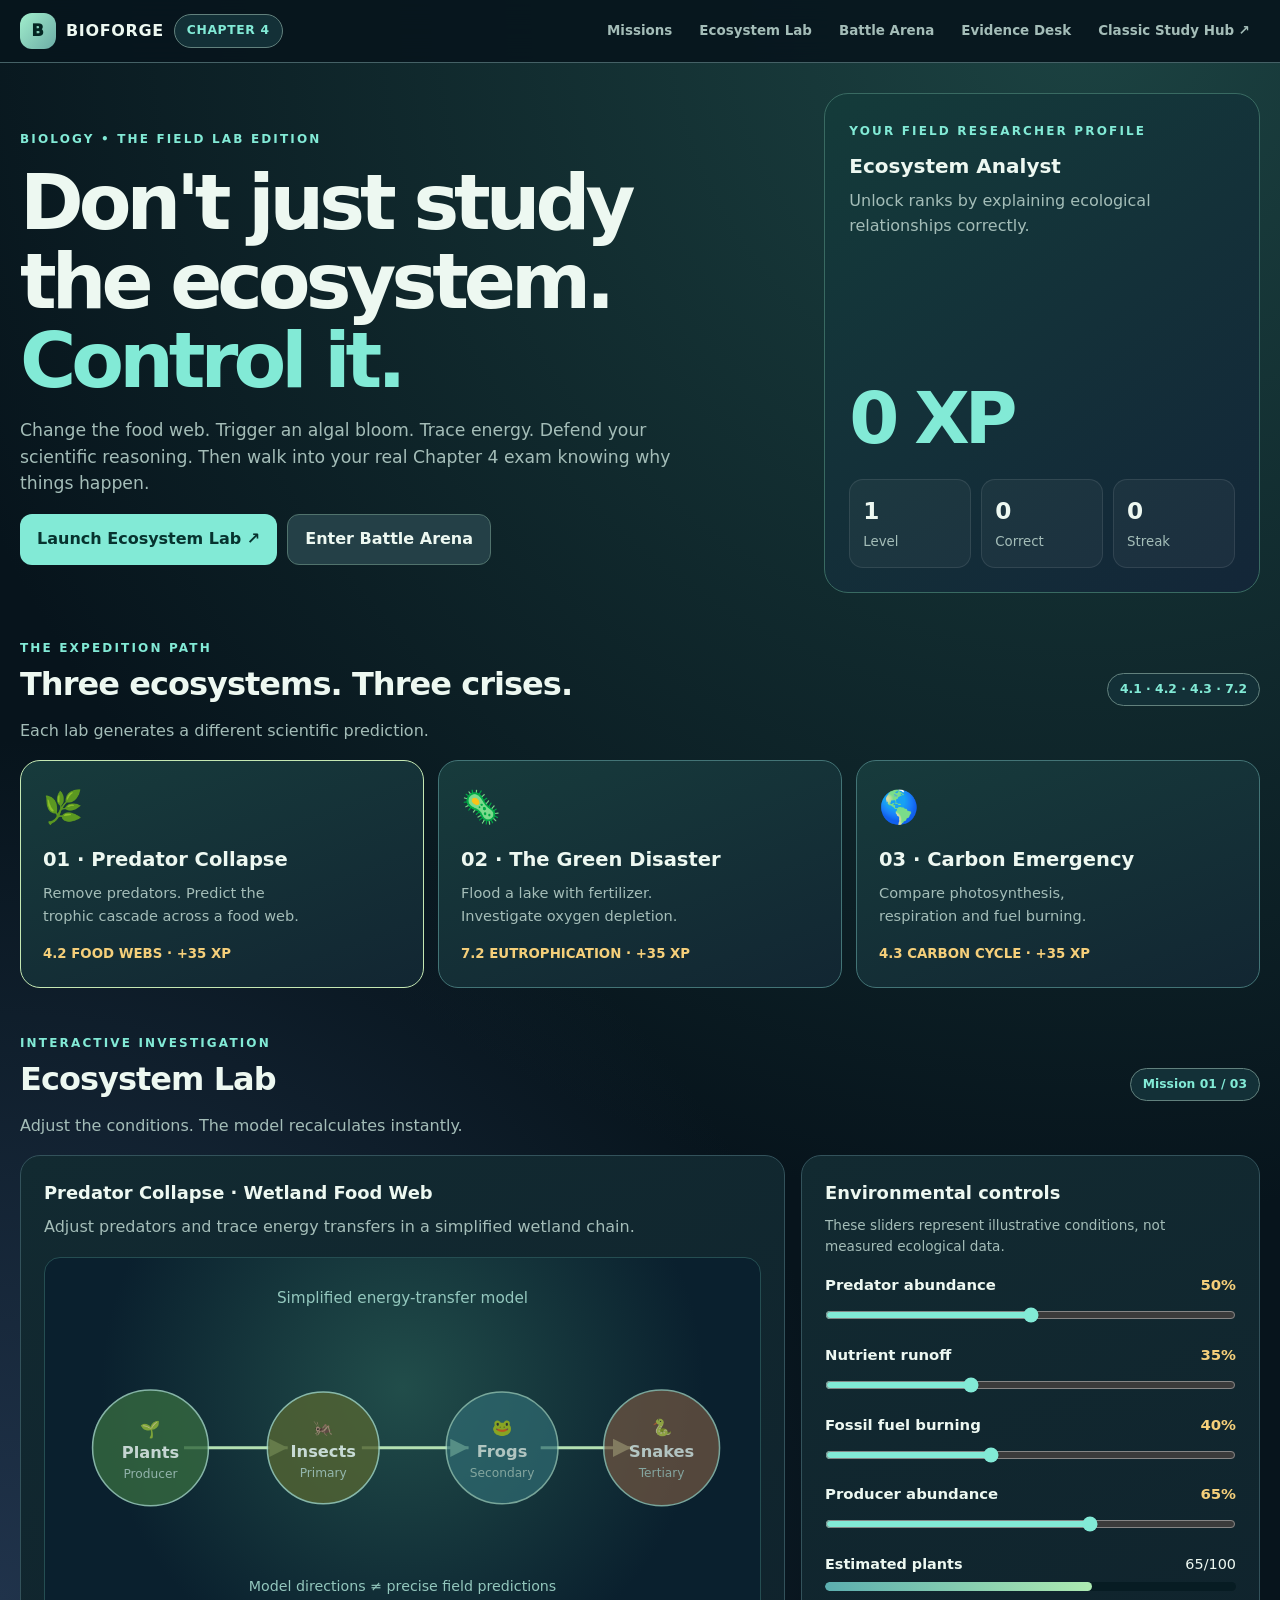
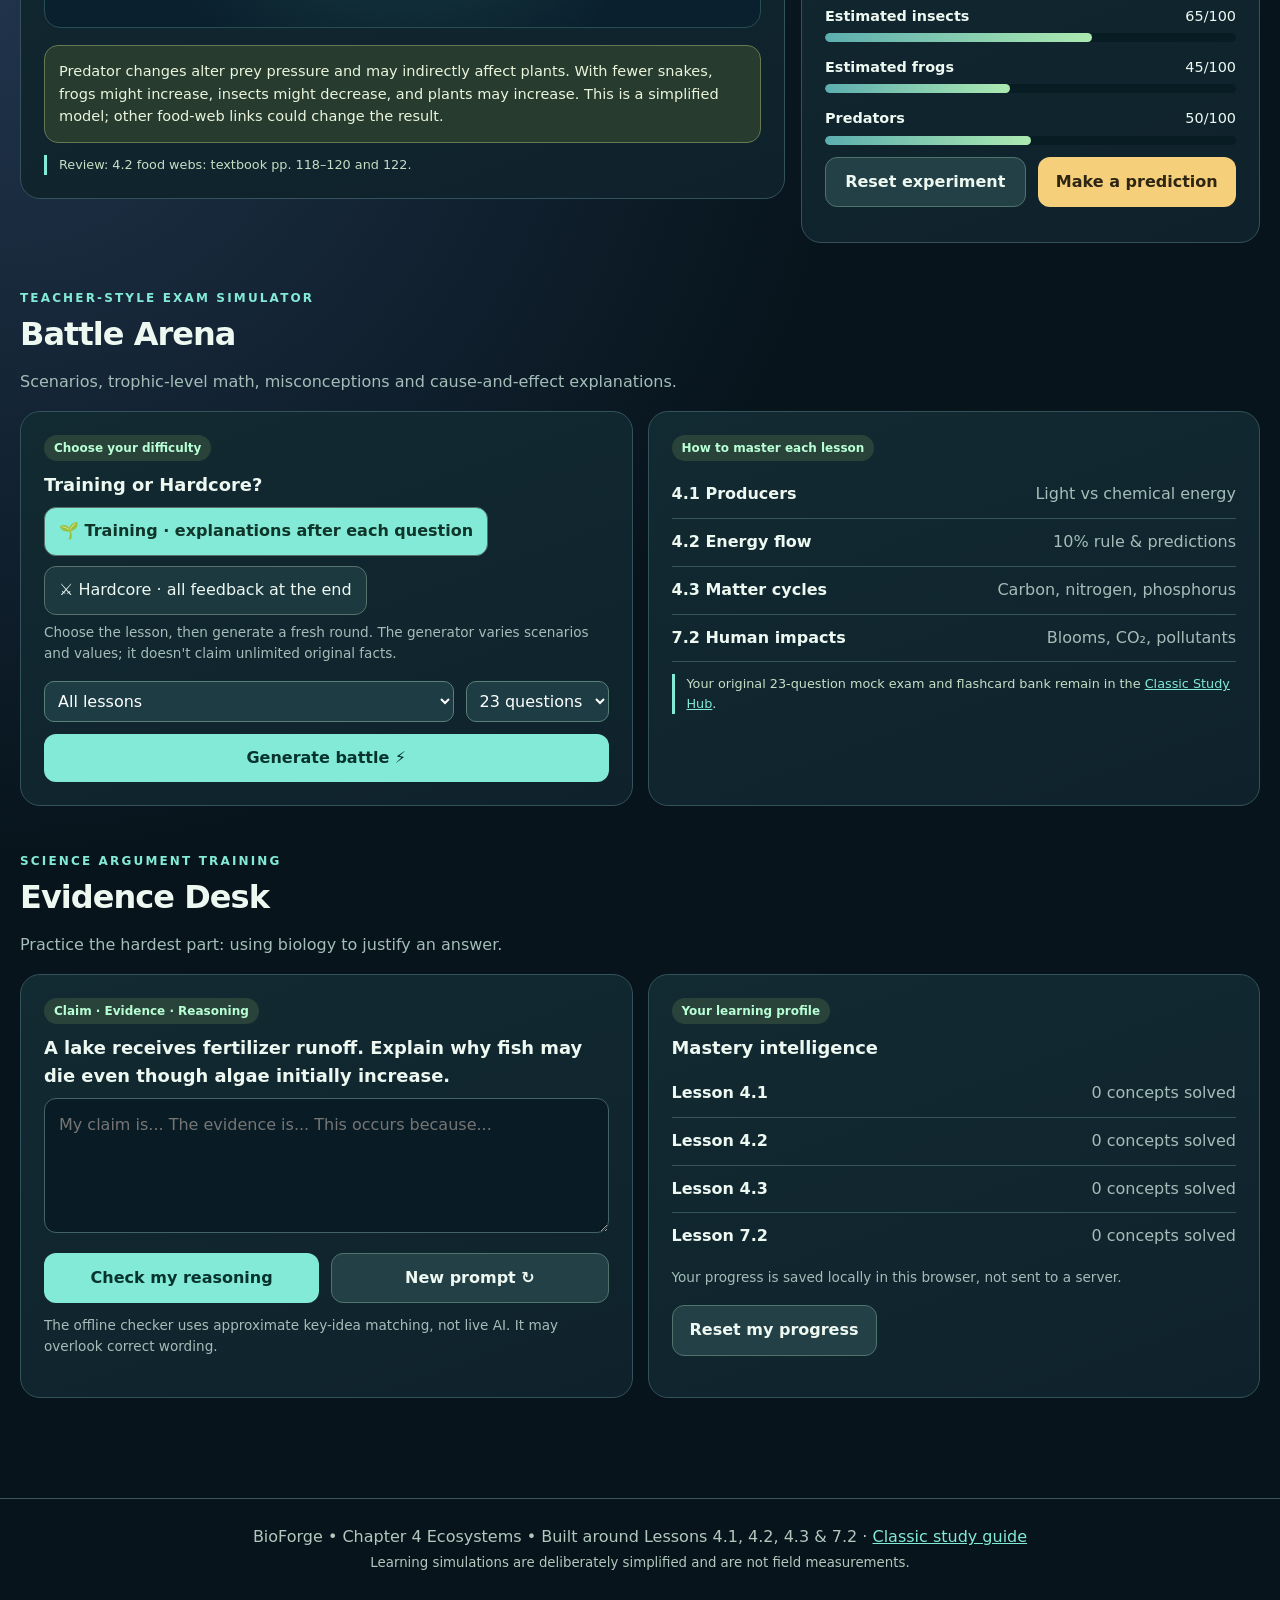
==== bioforge.html @ 6850fd74 "Launch original BioForge ecosystem laboratory and exam arena" ====
<!DOCTYPE html>
<html lang="en"><head><meta charset="utf-8"><meta name="viewport" content="width=device-width,initial-scale=1">
<meta name="theme-color" content="#08141e"><title>BioForge — Chapter 4 Ecosystem Command Center</title>
<style>
:root{--bg:#07141c;--surface:#10242c;--surface2:#16313a;--stroke:#30505a;--ink:#edf8f1;--muted:#a4bdb8;--aqua:#82ead6;--gold:#f5cf7a;--coral:#ff9f88;--success:#9ce7a0}
*{box-sizing:border-box}html{scroll-behavior:smooth}body{margin:0;background:radial-gradient(circle at 85% 0%,#1c4342 0,transparent 36%),radial-gradient(circle at 0% 50%,#20334b 0,transparent 42%),var(--bg);color:var(--ink);font:16px/1.55 system-ui,-apple-system,Segoe UI,sans-serif}a{color:var(--aqua)}button,select,input,textarea{font:inherit}button{cursor:pointer}button:focus-visible,select:focus-visible,input:focus-visible{outline:3px solid var(--gold);outline-offset:3px}header{position:sticky;top:0;z-index:20;background:#07151de9;backdrop-filter:blur(20px);border-bottom:1px solid #456166}header .bar{max-width:1280px;margin:auto;padding:13px 20px;display:flex;align-items:center;justify-content:space-between;gap:16px;flex-wrap:wrap}.brand{display:flex;align-items:center;gap:10px;text-decoration:none;color:var(--ink);font-weight:900;letter-spacing:.04em}.logo{display:grid;place-items:center;background:linear-gradient(130deg,#a1eecc,#6caca6);color:#042522;width:36px;height:36px;border-radius:12px;font-weight:1000}.pill{font-size:.77rem;border:1px solid #62817d;background:#133037;border-radius:50px;padding:6px 12px;color:var(--aqua);font-weight:750}.bar nav{display:flex;align-items:center;gap:7px;flex-wrap:wrap}.bar nav a{text-decoration:none;color:var(--muted);font-size:.84rem;font-weight:700;padding:7px 10px;border-radius:10px}.bar nav a:hover{background:#20383d;color:white}.container{max-width:1280px;margin:auto;padding:30px 20px 100px}.hero{display:grid;grid-template-columns:1.35fr .75fr;gap:20px;align-items:stretch}.eyebrow{font-size:.75rem;letter-spacing:.18em;text-transform:uppercase;color:var(--aqua);font-weight:900}h1{font-size:clamp(2.5rem,6vw,5.25rem);line-height:1.03;letter-spacing:-.065em;margin:14px 0 17px}h1 span{color:var(--aqua)}h2{font-size:clamp(1.45rem,2.9vw,2rem);letter-spacing:-.03em;margin:0 0 10px}h3{font-size:1.12rem;margin:0 0 8px}p{color:var(--muted);margin:7px 0 17px}.intro{max-width:680px;font-size:1.08rem}.hero-main{padding:37px 8px 28px 0}.hero-side{border-radius:24px;background:linear-gradient(145deg,#143b3a,#132638);border:1px solid #396a62;padding:24px;display:flex;flex-direction:column;justify-content:space-between;min-height:330px}.big-number{font-size:4.5rem;line-height:1;font-weight:900;color:var(--aqua);letter-spacing:-.07em}.stats{display:grid;grid-template-columns:repeat(3,1fr);gap:10px;margin-top:25px}.stat{background:#ffffff0a;border:1px solid #ffffff18;border-radius:14px;padding:13px}.stat b{display:block;font-size:1.45rem;color:var(--ink)}.stat small{color:var(--muted)}.actions{display:flex;gap:10px;flex-wrap:wrap}.btn{display:inline-flex;align-items:center;justify-content:center;gap:8px;border:0;border-radius:12px;background:var(--aqua);color:#07332f;font-weight:850;padding:12px 17px;text-decoration:none;min-height:43px}.btn:hover{filter:brightness(1.08)}.btn.ghost{background:#244047;color:var(--ink);border:1px solid #51736d}.btn.gold{background:var(--gold);color:#2e2512}.btn:disabled{opacity:.6;cursor:not-allowed}.card{background:linear-gradient(160deg,#122a31,#0f222c);border:1px solid #33525b;border-radius:20px;padding:23px}.section-title{display:flex;align-items:center;justify-content:space-between;gap:12px;margin:42px 0 16px}.section-title p{margin:0}.mission-grid{display:grid;grid-template-columns:repeat(3,minmax(0,1fr));gap:14px}.mission{position:relative;overflow:hidden;min-height:185px;text-align:left;color:var(--ink);background:linear-gradient(160deg,#173b3c,#122632);border:1px solid #437476;border-radius:20px;padding:22px;transition:transform .2s,border-color .2s}.mission:hover{transform:translateY(-3px);border-color:var(--aqua)}.mission .icon{font-size:2rem}.mission h3{margin:12px 0 4px;font-size:1.22rem}.mission p{font-size:.91rem;max-width:260px}.mission small{display:block;color:var(--gold);font-weight:800;margin-top:12px}.lab-layout{display:grid;grid-template-columns:1.25fr .75fr;gap:16px;align-items:start}.lab-visual{border-radius:16px;padding:12px;background:radial-gradient(circle at 50% 35%,#214d4a,#0a202e 70%);border:1px solid #254e52}.lab-visual svg{width:100%;height:auto;display:block}.diagram-node{transition:opacity .3s}.diagram-node circle{stroke:#a2d5c2;stroke-width:1.5}.diagram-node text{fill:#f0fff7;font-weight:800;font-size:16px;text-anchor:middle}.diagram-node .sub{fill:#b1d4c7;font-size:12px;font-weight:500}.arrow{fill:none;stroke:#b3e0b2;stroke-width:3;marker-end:url(#arrow)}.lab-control{margin:13px 0}.lab-control label{display:flex;justify-content:space-between;font-size:.93rem;font-weight:750}.lab-control output{color:var(--gold)}input[type=range]{width:100%;accent-color:var(--aqua);margin:10px 0 0}.meters{display:grid;gap:14px}.meter .top{display:flex;justify-content:space-between;font-size:.9rem;margin-bottom:6px}.track{height:9px;background:#071c23;border-radius:30px;overflow:hidden}.track>div{height:100%;border-radius:30px;background:linear-gradient(90deg,#53b7ad,#a4e8a6);width:50%;transition:width .3s}.insight{border:1px solid #667953;background:#273b2f;border-radius:14px;padding:14px;color:#eaf5dc;font-size:.91rem;margin-top:17px}.note{font-size:.82rem;color:var(--muted)}.reviewref{font-size:.8rem;color:#c4dfc5;border-left:3px solid var(--aqua);padding-left:12px;margin-top:12px}.quest-row{display:flex;gap:12px;flex-wrap:wrap;margin:12px 0}.quest-row button{flex:1;min-width:180px}.challenge{margin-top:14px;background:#071d26;border:1px solid #2d5762;border-radius:15px;padding:18px}.challenge button.choice{display:block;width:100%;text-align:left;margin:8px 0;padding:11px 14px;color:var(--ink);background:#16343d;border:1px solid #3d6970;border-radius:12px}.challenge button.choice.good{background:#174f3b;border-color:#91eab6}.challenge button.choice.bad{background:#63363a;border-color:#ff9f95}.challenge button.choice:disabled{cursor:default;opacity:.9}.feedback{margin:13px 0;background:#193b40;border:1px solid #5a8981;border-radius:13px;padding:13px}.progress-wrap{height:7px;border-radius:50px;background:#25424c;overflow:hidden;margin:12px 0}.progress-wrap div{height:100%;width:0;background:var(--aqua);transition:width .25s}.grid-2{display:grid;grid-template-columns:1fr 1fr;gap:15px}.quest-status{color:var(--gold);font-weight:750;font-size:.86rem}.mode-options{display:flex;gap:10px;flex-wrap:wrap}.mode-options button{padding:11px 14px;border:1px solid #59716c;border-radius:12px;background:#1c3940;color:var(--ink)}.mode-options button.active{background:var(--aqua);color:#10352a;font-weight:850}.info-row{display:flex;justify-content:space-between;gap:12px;border-bottom:1px solid #35545b;padding:11px 0}.info-row:last-child{border:0}.info-row b{color:var(--ink)}.info-row span{color:var(--muted)}.tag{display:inline-block;padding:4px 10px;border-radius:30px;background:#29433a;color:#b8ffd6;font-weight:750;font-size:.75rem;margin-bottom:10px}.title-gradient{background:linear-gradient(115deg,#eafce5,#7de5d3);background-clip:text;color:transparent}.hide{display:none!important}textarea{width:100%;background:#091c25;border:1px solid #446369;border-radius:12px;padding:14px;color:white;min-height:135px;resize:vertical}.small{font-size:.85rem}.score{font-size:3rem;font-weight:900;color:var(--aqua)}footer{border-top:1px solid #3b555a;padding:26px 20px;color:#b3c8bd;text-align:center}.card ul{padding-left:20px}.card li{margin:9px 0;color:var(--muted)}@media(max-width:860px){.hero,.lab-layout,.grid-2{grid-template-columns:1fr}.mission-grid{grid-template-columns:1fr 1fr}.hero-main{padding:20px 0 0}.hero-side{min-height:230px}.bar{justify-content:center}.bar nav{justify-content:center}}@media(max-width:560px){.mission-grid{grid-template-columns:1fr}.container{padding:16px 14px 80px}.hero-side{padding:17px}.card{padding:16px}.stats{gap:6px}.stat{padding:10px}.stat b{font-size:1.1rem}.section-title{align-items:flex-start;flex-direction:column}.big-number{font-size:3.6rem}}
</style></head><body>
<header><div class="bar"><a class="brand" href="./"><span class="logo">B</span> BIOFORGE <span class="pill">CHAPTER 4</span></a><nav><a href="#missions">Missions</a><a href="#lab">Ecosystem Lab</a><a href="#arena">Battle Arena</a><a href="#evidence">Evidence Desk</a><a href="./">Classic Study Hub ↗</a></nav></div></header>
<main class="container">
<div class="hero"><div class="hero-main"><div class="eyebrow">Biology • The field lab edition</div><h1>Don't just study<br>the ecosystem.<br><span>Control it.</span></h1><p class="intro">Change the food web. Trigger an algal bloom. Trace energy. Defend your scientific reasoning. Then walk into your real Chapter 4 exam knowing why things happen.</p><div class="actions"><a class="btn" href="#lab">Launch Ecosystem Lab ↗</a><a class="btn ghost" href="#arena">Enter Battle Arena</a></div></div>
<aside class="hero-side"><div><span class="eyebrow">Your field researcher profile</span><div style="font-size:1.25rem;font-weight:850;margin-top:8px">Ecosystem Analyst</div><p>Unlock ranks by explaining ecological relationships correctly.</p></div><div><div class="big-number" id="xp">0 XP</div><div class="stats"><div class="stat"><b id="rank">1</b><small>Level</small></div><div class="stat"><b id="wins">0</b><small>Correct</small></div><div class="stat"><b id="streak">0</b><small>Streak</small></div></div></div></aside></div>
<section id="missions"><div class="section-title"><div><span class="eyebrow">The expedition path</span><h2>Three ecosystems. Three crises.</h2><p>Each lab generates a different scientific prediction.</p></div><span class="pill">4.1 · 4.2 · 4.3 · 7.2</span></div>
<div class="mission-grid">
<button class="mission" data-mission="0"><span class="icon">🌿</span><h3>01 · Predator Collapse</h3><p>Remove predators. Predict the trophic cascade across a food web.</p><small>4.2 FOOD WEBS · +35 XP</small></button>
<button class="mission" data-mission="1"><span class="icon">🦠</span><h3>02 · The Green Disaster</h3><p>Flood a lake with fertilizer. Investigate oxygen depletion.</p><small>7.2 EUTROPHICATION · +35 XP</small></button>
<button class="mission" data-mission="2"><span class="icon">🌎</span><h3>03 · Carbon Emergency</h3><p>Compare photosynthesis, respiration and fuel burning.</p><small>4.3 CARBON CYCLE · +35 XP</small></button>
</div></section>
<section id="lab"><div class="section-title"><div><span class="eyebrow">Interactive investigation</span><h2>Ecosystem Lab</h2><p>Adjust the conditions. The model recalculates instantly.</p></div><span class="pill" id="missionBadge">Mission 01 / 03</span></div>
<div class="lab-layout"><div class="card"><h3 id="labTitle">Predator Collapse · Wetland Food Web</h3><p id="labDesc">Adjust the predators and watch an illustrative trophic cascade. Arrows show energy transfer from food to consumer.</p>
<div class="lab-visual"><svg viewBox="0 0 680 340" role="img" aria-label="Interactive wetland food web: grass to insects to frogs to snakes, with population estimates">
<defs><marker id="arrow" markerWidth="10" markerHeight="10" refX="6" refY="3" orient="auto"><path d="M0,0 L0,6 L6,3 Z" fill="#b3e0b2"/></marker></defs>
<path class="arrow" d="M125 175 Q180 175 227 175"/><path class="arrow" d="M300 175 Q355 175 405 175"/><path class="arrow" d="M476 175 Q520 175 565 175"/>
<g class="diagram-node" id="grass"><circle cx="92" cy="175" r="57" fill="#356940"/><text x="92" y="162">🌱</text><text x="92" y="185">Plants</text><text class="sub" x="92" y="205">Producer</text></g>
<g class="diagram-node" id="insects"><circle cx="262" cy="175" r="55" fill="#536433"/><text x="262" y="160">🦗</text><text x="262" y="184">Insects</text><text class="sub" x="262" y="204">Primary</text></g>
<g class="diagram-node" id="frogs"><circle cx="438" cy="175" r="55" fill="#306c73"/><text x="438" y="160">🐸</text><text x="438" y="184">Frogs</text><text class="sub" x="438" y="204">Secondary</text></g>
<g class="diagram-node" id="snakes"><circle cx="595" cy="175" r="57" fill="#705642"/><text x="595" y="160">🐍</text><text x="595" y="184">Snakes</text><text class="sub" x="595" y="204">Tertiary</text></g>
<text x="340" y="32" fill="#93c7bd" font-size="15" text-anchor="middle">Simplified energy-transfer model</text><text x="340" y="316" fill="#93c7bd" font-size="14" text-anchor="middle">Model directions ≠ precise field predictions</text>
</svg></div><div class="insight" id="labInsight">When the top predators decrease, frogs may increase, insect populations may fall, and plants may recover. This is a simplified model of a trophic cascade.</div><div class="reviewref" id="labRef">Review: 4.2 food webs — textbook pp. 118–120 and 122.</div>
</div><div class="card"><h3>Environmental controls</h3><p class="small">These sliders represent illustrative conditions, not measured ecological data.</p>
<div class="lab-control"><label for="predators">Predator abundance <output id="predatorVal">50%</output></label><input type="range" id="predators" min="0" max="100" value="50"></div>
<div class="lab-control"><label for="fertilizer">Nutrient runoff <output id="fertVal">35%</output></label><input type="range" id="fertilizer" min="0" max="100" value="35"></div>
<div class="lab-control"><label for="burning">Fossil fuel burning <output id="burnVal">40%</output></label><input type="range" id="burning" min="0" max="100" value="40"></div>
<div class="lab-control"><label for="forest">Producer abundance <output id="forestVal">65%</output></label><input type="range" id="forest" min="0" max="100" value="65"></div>
<div class="meters" id="meters"></div>
<div class="quest-row"><button class="btn ghost" id="resetLab">Reset experiment</button><button class="btn gold" id="predict">Make a prediction</button></div>
<div class="challenge hide" id="labChallenge"><h3 id="labQuestion"></h3><div id="labChoices"></div><div id="labFeedback"></div></div>
</div></div></section>
<section id="arena"><div class="section-title"><div><span class="eyebrow">Teacher-style exam simulator</span><h2>Battle Arena</h2><p>Scenarios, trophic-level math, misconceptions and cause-and-effect explanations.</p></div></div>
<div class="grid-2"><div class="card"><span class="tag">Choose your difficulty</span><h3>Training or Hardcore?</h3><div class="mode-options"><button id="easyMode" class="active" data-mode="training">🌱 Training · explanations after each question</button><button id="hardMode" data-mode="hardcore">⚔️ Hardcore · all feedback at the end</button></div><p class="small">Choose the lesson, then generate a fresh round. The generator varies scenarios and values; it doesn't claim unlimited original facts.</p>
<div class="quest-row"><select id="arenaTopic" aria-label="Topic filter" style="flex:1;background:#1d3c43;color:white;border:1px solid #588078;border-radius:10px;padding:9px"><option value="all">All lessons</option><option value="4.1">4.1 Energy & consumers</option><option value="4.2">4.2 Food webs & pyramids</option><option value="4.3">4.3 Cycles of matter</option><option value="7.2">7.2 Human impacts</option></select><select id="arenaLength" style="background:#1d3c43;color:white;border:1px solid #588078;border-radius:10px;padding:9px"><option value="5">5 questions</option><option value="10">10 questions</option><option value="23" selected>23 questions</option></select></div><button id="startArena" class="btn" style="width:100%">Generate battle ⚡</button></div>
<div class="card"><span class="tag">How to master each lesson</span><div class="info-row"><b>4.1 Producers</b><span>Light vs chemical energy</span></div><div class="info-row"><b>4.2 Energy flow</b><span>10% rule & predictions</span></div><div class="info-row"><b>4.3 Matter cycles</b><span>Carbon, nitrogen, phosphorus</span></div><div class="info-row"><b>7.2 Human impacts</b><span>Blooms, CO₂, pollutants</span></div><div class="reviewref">Your original 23-question mock exam and flashcard bank remain in the <a href="./">Classic Study Hub</a>.</div></div></div>
<div class="card hide" id="arenaPlay" style="margin-top:16px"><span class="pill" id="battleCount">Question 1</span><div class="progress-wrap"><div id="battleProgress"></div></div><h2 id="battleQuestion"></h2><div id="battleChoices"></div><div id="battleFeedback"></div><button id="battleNext" class="btn hide">Next →</button></div>
<div class="card hide" id="arenaEnd" style="margin-top:16px"></div></section>
<section id="evidence"><div class="section-title"><div><span class="eyebrow">Science argument training</span><h2>Evidence Desk</h2><p>Practice the hardest part: using biology to justify an answer.</p></div></div>
<div class="grid-2"><div class="card"><span class="tag">Claim · Evidence · Reasoning</span><h3 id="writtenPrompt">A lake receives fertilizer runoff. Explain why fish may die even though algae initially increase.</h3><textarea id="writtenAnswer" placeholder="My claim is... The evidence is... This occurs because..."></textarea><div class="quest-row"><button class="btn" id="checkWriting">Check my reasoning</button><button class="btn ghost" id="newWriting">New prompt ↻</button></div><div id="writingFeedback"></div><p class="small">The offline checker uses approximate key-idea matching, not live AI. It may overlook correct wording.</p></div>
<div class="card"><span class="tag">Your learning profile</span><h3>Mastery intelligence</h3><div id="masteryList"></div><p class="small">Your progress is saved locally in this browser, not sent to a server.</p><button id="resetStats" class="btn ghost">Reset my progress</button></div></div></section>
</main><footer>BioForge • Chapter 4 Ecosystems • Built around Lessons 4.1, 4.2, 4.3 & 7.2 · <a href="./">Classic study guide</a><br><small>Learning simulations are deliberately simplified and are not field measurements.</small></footer>
<script>
(()=>{'use strict';
const el=id=>document.getElementById(id),rand=(a,b)=>Math.floor(Math.random()*(b-a+1))+a,pick=a=>a[rand(0,a.length-1)],shuf=a=>[...a].sort(()=>Math.random()-.5),clamp=(x,a,b)=>Math.max(a,Math.min(b,x));
let currentMission=0,mode='training',round=[],current=0,answered=[],session={};
const KEY='bioforge:v1';let state={xp:0,correct:0,streak:0,topics:{}};try{state={...state,...JSON.parse(localStorage.getItem(KEY)||'{}')}}catch(e){}
const save=()=>{try{localStorage.setItem(KEY,JSON.stringify(state))}catch(e){};updateHeader()};
function earn(x,topic){state.xp+=x;state.correct++;state.streak++;state.topics[topic]=(state.topics[topic]||0)+1;save()}
function miss(){state.streak=0;save()}
function updateHeader(){el('xp').textContent=state.xp+' XP';el('rank').textContent=Math.floor(state.xp/180)+1;el('wins').textContent=state.correct;el('streak').textContent=state.streak;el('masteryList').innerHTML=['4.1','4.2','4.3','7.2'].map(t=>'<div class="info-row"><b>Lesson '+t+'</b><span>'+Number(state.topics[t]||0)+' concepts solved</span></div>').join('')}
const reset=()=>{['predators','fertilizer','burning','forest'].forEach((id,i)=>el(id).value=[50,35,40,65][i]);calc()};
function calc(){
const p=+el('predators').value,n=+el('fertilizer').value,b=+el('burning').value,f=+el('forest').value;
for(const [id,v] of [['predatorVal',p],['fertVal',n],['burnVal',b],['forestVal',f]])el(id).textContent=v+'%';
const grass=clamp(f+(p-50)*.18,0,100),insect=clamp(65-(p-50)*.32,0,100),frog=clamp(45+(p-50)*.28,0,100),snake=p;
const oxygen=clamp(92-(n*.7),5,100),bloom=clamp(n*1.0,0,100),atm=clamp(20+b*.68-f*.33,0,100),storage=clamp(15+f*.8-b*.12,0,100);
const choices=[[
 ['Estimated plants',grass],['Estimated insects',insect],['Estimated frogs',frog],['Predators',snake]
],[
 ['Bloom pressure',bloom],['Dissolved O₂ index',oxygen],['Aquatic stress',clamp(n*.75,0,100)],['Runoff',n]
],[
 ['Atmospheric CO₂ pressure',atm],['Plant carbon uptake',f],['Combustion pressure',b],['Carbon storage index',storage]
]][currentMission];
el('meters').innerHTML=choices.map(([t,v])=>'<div class="meter"><div class="top"><b>'+t+'</b><span>'+Math.round(v)+'/100</span></div><div class="track"><div style="width:'+v+'%;background:'+(t.includes('stress')||t.includes('pressure')?'linear-gradient(90deg,#e9bf78,#fc9886)':'linear-gradient(90deg,#5caeaf,#adeab1)')+'"></div></div></div>').join('');
el('insects').style.opacity=.45+insect/180;el('frogs').style.opacity=.45+frog/180;el('snakes').style.opacity=.45+snake/180;el('grass').style.opacity=.45+grass/180;
const insights=[
'Predator changes alter prey pressure and may indirectly affect plants. With fewer snakes, frogs might increase, insects might decrease, and plants may increase. This is a simplified model; other food-web links could change the result.',
'Higher nutrient runoff increases the risk of algal blooms. When algae die, decomposers use oxygen, so dissolved oxygen can fall and fish may die from hypoxia.',
'More burning generally releases CO₂, while more photosynthetic producers can take up CO₂. The relative balance helps explain atmospheric carbon trends.'
];
el('labInsight').textContent=insights[currentMission];
}
const missions=[
 ['Predator Collapse · Wetland Food Web','Adjust predators and trace energy transfers in a simplified wetland chain.','4.2 food webs: textbook pp. 118–120 and 122.',
 'If snakes decrease while all other factors remain similar, frogs may…',['Increase because they face less predation.','Become autotrophs.','Stop using energy.','Disappear because the food web ends.'],0,'Fewer snakes can mean less predation on frogs. This may influence insects and plants.'],
 ['Green Disaster · Runoff Crisis','Increase nutrients, then look for oxygen depletion as a consequence of decomposition.','4.3 nutrient limitation: textbook pp. 130–131; Chapter 7.2 teacher outline.',
 'What BEST explains fish deaths following a large algal bloom?',['The algae turn into predators.','Microbes decomposing algae consume dissolved oxygen.','Algae consume all the rocks.','Phosphorus is transformed into oxygen.'],1,'Excess nutrients cause a bloom; bacterial decomposition can reduce dissolved oxygen and harm fish.'],
 ['Carbon Emergency · Global Cycle','Compare the effects of combustion and primary producers on atmospheric carbon dioxide.','4.3 carbon cycle: textbook pp. 126–128.',
 'Which change is MOST likely to increase atmospheric CO₂ over time?',['More photosynthesis and less burning.','More forest growth and less respiration.','More fossil fuel combustion and fewer trees.','More producers without any other changes.'],2,'Combustion releases stored carbon rapidly, while deforestation reduces carbon uptake.']
];
function selectMission(i){currentMission=i;el('missionBadge').textContent='Mission 0'+(i+1)+' / 03';el('labTitle').textContent=missions[i][0];el('labDesc').textContent=missions[i][1];el('labRef').textContent='Review: '+missions[i][2];el('labChallenge').classList.add('hide');document.querySelectorAll('[data-mission]').forEach(x=>x.style.borderColor=+x.dataset.mission===i?'#c5e8b3':'#437476');calc();el('lab').scrollIntoView({behavior:'smooth'})}
document.querySelectorAll('[data-mission]').forEach(b=>b.onclick=()=>selectMission(+b.dataset.mission));
for(const id of ['predators','fertilizer','burning','forest'])el(id).addEventListener('input',calc);
el('resetLab').onclick=reset;
el('predict').onclick=()=>{const m=missions[currentMission];el('labQuestion').textContent=m[3];el('labChoices').innerHTML=m[4].map((v,i)=>'<button class="choice" data-i="'+i+'">'+String.fromCharCode(65+i)+'. '+v+'</button>').join('');el('labFeedback').innerHTML='';el('labChallenge').classList.remove('hide');el('labChoices').querySelectorAll('button').forEach(b=>b.onclick=()=>{if(session['m'+currentMission])return;const i=+b.dataset.i,good=i===m[5];if(good){session['m'+currentMission]=true;earn(35,['4.2','7.2','4.3'][currentMission])}else miss();el('labChoices').querySelectorAll('button').forEach(z=>{z.disabled=true;if(+z.dataset.i===m[5])z.classList.add('good');else if(+z.dataset.i===i)z.classList.add('bad')});el('labFeedback').innerHTML='<div class="feedback"><b>'+(good?'Correct · +35 XP':'Not quite')+'</b><p>'+m[6]+'</p><small>'+m[2]+'</small></div>'})};
const BANK=[
['4.1',()=>{const org=pick(['deep ocean bacteria near a hydrothermal vent','bacteria in a cave with sulfur-rich water','microbes at an underwater vent']);return ['Why can '+org+' produce food without sunlight?',['They use chemical energy from inorganic compounds.','They store sunlight from yesterday.','They eat only dead fish.','They absorb energy directly from heat without chemistry.'],0,'Chemosynthesis harnesses energy from inorganic chemical reactions.','Textbook p. 115'] }],
['4.1',()=>{let item=pick([['rabbit eating grass','herbivore'],['vulture eating a carcass','scavenger'],['fungus chemically breaking down dead wood','decomposer'],['earthworm swallowing leaf fragments','detritivore'],['bear eating fruit and animals','omnivore']]);return ['Which classification BEST describes '+item[0]+'?',[item[1],...shuf(['herbivore','scavenger','decomposer','detritivore','omnivore','producer'].filter(x=>x!==item[1])).slice(0,3)],0,'Classification depends on what an organism eats and how it gets energy.','Textbook p. 116'] }],
['4.2',()=>{const energy=pick([10000,20000,40000,50000,80000]),steps=rand(1,3),correct=energy/10**steps;return ['Producers store '+energy.toLocaleString()+' kJ. Using the 10% rule, about how much reaches '+['primary','secondary','tertiary'][steps-1]+' consumers?',[correct.toLocaleString()+' kJ',(correct*10).toLocaleString()+' kJ',(correct/10).toLocaleString()+' kJ',(energy*.9).toLocaleString()+' kJ'],0,'Each trophic transfer passes approximately one-tenth of the previous level.','Textbook pp. 121–122'] }],
['4.2',()=>{let x=pick([['grass','insect'],['algae','zooplankton'],['insect','frog']]);return ['What does the arrow '+x[0]+' → '+x[1]+' mean?',['Energy transfers from '+x[0]+' to '+x[1]+'.','Energy transfers from '+x[1]+' to '+x[0]+'.','Matter is destroyed at feeding.','The prey is always the top predator.'],0,'Food-web arrows show energy from food to eater.','Textbook pp. 118–120'] }],
['4.2',()=>{let t=pick([['energy','energy available at each trophic level'],['biomass','living organic mass at each trophic level'],['numbers','individual organisms at each trophic level']]);return ['A pyramid of '+t[0]+' represents which measurement?',[t[1],'Number of habitats in the ecosystem','Total nutrients in the atmosphere','Quantity of extinct species'],0,'Energy, biomass and numbers pyramids represent different ecological quantities.','Textbook pp. 121–122'] }],
['4.3',()=>{let x=pick([['nitrogen fixation','Conversion of N₂ to biologically usable compounds'],['denitrification','Conversion of nitrate to N₂ gas'],['nitrification','Conversion of ammonium into nitrites and nitrates']]);return ['Which definition matches '+x[0]+'?',[x[1],'Conversion of all matter to heat','Conversion of energy into atoms','Removal of all phosphorus from soil'],0,'Nitrogen-cycle bacteria carry out essential chemical transformations.','Textbook p. 129'] }],
['4.3',()=>{let x=pick([['photosynthesis','CO₂ is fixed into sugars'],['cellular respiration','Organic carbon is released as CO₂'],['decomposition','Dead organic matter is broken down']]);return ['In the carbon cycle, '+x[0]+' is best described as…',[x[1],'N₂ becomes nitrate in soil','Phosphate is destroyed','Carbon disappears from the biosphere'],0,'Carbon is conserved as it is transferred and transformed through living and nonliving reservoirs.','Textbook pp. 126–128'] }],
['4.3',()=>['Why is phosphorus cycling different from nitrogen cycling?',['Phosphorus has no major atmospheric phase.','Phosphorus atoms are created by algae.','Most phosphorus comes from the Sun.','Phosphorus is not needed by organisms.'],0,'The primary reservoir of phosphorus is rock and sediment.','Textbook p. 130']],
['7.2',()=>{let water=pick(['lake','estuary','pond','stream']);return ['After a '+water+' receives fertilizer runoff, algae bloom and fish die. What is a strong explanation?',['Decomposers use dissolved oxygen as dead algae decay.','Fish become producers.','Oxygen is chemically transformed into nitrogen atoms.','All algae immediately become predators.'],0,'Eutrophication can cause decomposition-driven hypoxia.','Chapter 7.2 teacher outline; related textbook p. 131'] }],
['7.2',()=>['Why can elevated atmospheric CO₂ contribute to ocean acidification?',['Dissolved CO₂ increases H⁺ and alters carbonate chemistry.','CO₂ destroys nitrogen atoms.','The ocean turns into pure freshwater.','The water cycle completely stops.'],0,'CO₂ dissolved into seawater leads to chemical equilibria that can lower pH.','Chapter 7.2 teacher outline']],
['7.2',()=>{let predator=pick(['eagle','shark','large predatory fish']);return ['A '+predator+' has greater persistent-pollutant concentration than its prey. Which concept fits?',['Biomagnification','Nitrogen fixation','Photosynthesis','Denitrification'],0,'Persistent pollutants can become more concentrated at higher trophic levels.','Chapter 7.2 teacher outline'] }]
];
function newQ(topic){const item=pick(BANK.filter(x=>topic==='all'||x[0]===topic));const [q,options,answer,why,ref]=item[1]();const shuffled=shuf(options.map((v,i)=>({v,i})));return {topic:item[0],q,options:shuffled.map(x=>x.v),answer:shuffled.findIndex(x=>x.i===answer),why,ref}}
function startBattle(){const topic=el('arenaTopic').value,limit=+el('arenaLength').value;round=[];let attempts=0;while(round.length<limit&&attempts++<limit*65){const q=newQ(topic);if(!round.some(x=>x.q===q.q)||attempts>limit*20)round.push(q)}answered=[];current=0;el('arenaPlay').classList.remove('hide');el('arenaEnd').classList.add('hide');el('arenaPlay').scrollIntoView({behavior:'smooth'});showBattle()}
function showBattle(){if(current>=round.length)return endBattle();const q=round[current];el('battleCount').textContent='QUESTION '+(current+1)+' / '+round.length+' · '+q.topic;el('battleProgress').style.width=(current/round.length*100)+'%';el('battleQuestion').textContent=q.q;el('battleChoices').innerHTML=q.options.map((v,i)=>'<button class="choice" data-i="'+i+'">'+String.fromCharCode(65+i)+'. '+v+'</button>').join('');el('battleFeedback').innerHTML='';el('battleNext').classList.add('hide');el('battleChoices').querySelectorAll('button').forEach(b=>b.onclick=()=>battleAnswer(+b.dataset.i))}
function battleAnswer(i){if(answered.length!==current)return;const q=round[current],good=q.answer===i;answered.push({good,i,q});if(good)earn(mode==='hardcore'?15:10,q.topic);else miss();el('battleChoices').querySelectorAll('button').forEach((b,j)=>{b.disabled=true;if(j===q.answer)b.classList.add('good');if(j===i&&!good)b.classList.add('bad')});if(mode==='training')el('battleFeedback').innerHTML='<div class="feedback"><b>'+(good?'Correct!':'Not quite.')+'</b><p>'+q.why+'</p><small>Review: '+q.ref+'</small></div>';el('battleNext').textContent=current===round.length-1?'Finish battle':'Next question →';el('battleNext').classList.remove('hide')}
function endBattle(){el('arenaPlay').classList.add('hide');el('arenaEnd').classList.remove('hide');const score=answered.filter(x=>x.good).length;el('arenaEnd').innerHTML='<span class="eyebrow">Battle complete</span><div class="score">'+score+'/'+answered.length+'</div><p>'+Math.round(100*score/answered.length)+'% correct. '+(score===answered.length?'Flawless fieldwork!':'Review the questions you missed, then run another scenario.')+'</p><div class="actions"><button class="btn" id="againBattle">Another battle ↻</button><a class="btn ghost" href="./">Open full flashcard library</a></div>'+answered.map((x,i)=>'<details '+(!x.good?'open':'')+' class="feedback"><summary>'+(x.good?'✅':'❌')+' Question '+(i+1)+' · '+x.q.topic+': '+x.q.q+'</summary><p><b>Your choice:</b> '+x.q.options[x.i]+'</p><p><b>Correct:</b> '+x.q.options[x.q.answer]+'</p><p>'+x.q.why+'</p><small>Review: '+x.q.ref+'</small></details>').join('');el('againBattle').onclick=startBattle;el('arenaEnd').scrollIntoView({behavior:'smooth'})}
el('startArena').onclick=startBattle;el('battleNext').onclick=()=>{current++;showBattle()};el('easyMode').onclick=()=>{mode='training';el('easyMode').classList.add('active');el('hardMode').classList.remove('active')};el('hardMode').onclick=()=>{mode='hardcore';el('hardMode').classList.add('active');el('easyMode').classList.remove('active')};
const WRITING=[
 {q:'A lake receives fertilizer runoff. Explain why fish may die even though algae initially increase.',ideas:[['nutrients','runoff','fertilizer'],['algae','bloom'],['decompos','bacter','microb'],['oxygen','hypoxi','respirat']],model:'Fertilizer runoff increases nutrients such as nitrogen and phosphorus, causing rapid algal growth. When algae die, decomposers consume dissolved oxygen during respiration. Low oxygen conditions can kill fish.',ref:'Textbook pp. 130–132 and Chapter 7.2 teacher outline.'},
 {q:'Explain why energy decreases at higher trophic levels while matter cycles through ecosystems.',ideas:[['energy','flow','transf'],['heat','respirat','metabol'],['matter','atom','conserv'],['decompos','nutrient','recycl']],model:'Energy moves from producers through consumers, but only some is passed on; much becomes heat through life processes. Matter is made of conserved atoms that can be recycled, including through decomposition.',ref:'Textbook pp. 120–124.'},
 {q:'Describe how carbon moves from the atmosphere into plants, animals, and back to the atmosphere.',ideas:[['carbon','co2','dioxide'],['photosynth','plant','produc'],['consum','eat','herbiv'],['respirat','decompos']],model:'Plants fix carbon dioxide into sugars during photosynthesis. Animals obtain carbon by eating plants or other animals. Respiration and decomposition return carbon to the environment as carbon dioxide.',ref:'Textbook pp. 126–128.'},
 {q:'Explain the roles of nitrogen fixation and denitrification, and why microorganisms are essential.',ideas:[['fixat','nitrogen','n2'],['bacter','microb'],['plant','soil','usable'],['denitrif','atmosph','nitrate']],model:'Nitrogen-fixing bacteria convert atmospheric nitrogen into compounds that can become available to producers. Denitrifying bacteria convert nitrates back to atmospheric nitrogen gas. Microbes allow nitrogen to cycle.',ref:'Textbook p. 129.'}
];let w=0;
const setW=()=>{el('writtenPrompt').textContent=WRITING[w].q;el('writtenAnswer').value='';el('writingFeedback').innerHTML=''};
el('newWriting').onclick=()=>{w=(w+1)%WRITING.length;setW()};
el('checkWriting').onclick=()=>{const t=el('writtenAnswer').value.trim().toLowerCase(),data=WRITING[w];if(t.length<35){el('writingFeedback').innerHTML='<div class="feedback">Write a longer explanation with a claim, evidence, and reasoning.</div>';return}const checks=data.ideas.map(group=>group.some(k=>t.includes(k)));const count=checks.filter(Boolean).length;el('writingFeedback').innerHTML='<div class="feedback"><b>Offline rubric check: '+count+'/'+checks.length+' idea groups detected</b><p>This is not a real AI grader. Correct synonyms may be missed.</p><ul>'+data.ideas.map((g,i)=>'<li>'+(checks[i]?'✓ Likely covered: ':'Review: ')+g.join(', ')+'</li>').join('')+'</ul><details><summary>See model answer</summary><p>'+data.model+'</p></details><small>Review: '+data.ref+'</small></div>';if(count===4)earn(15,['7.2','4.2','4.3','4.3'][w])};
el('resetStats').onclick=()=>{if(confirm('Reset XP, streak and mastery for BioForge?')){state={xp:0,correct:0,streak:0,topics:{}};save()}};
selectMission(0);updateHeader();
})();
</script></body></html>
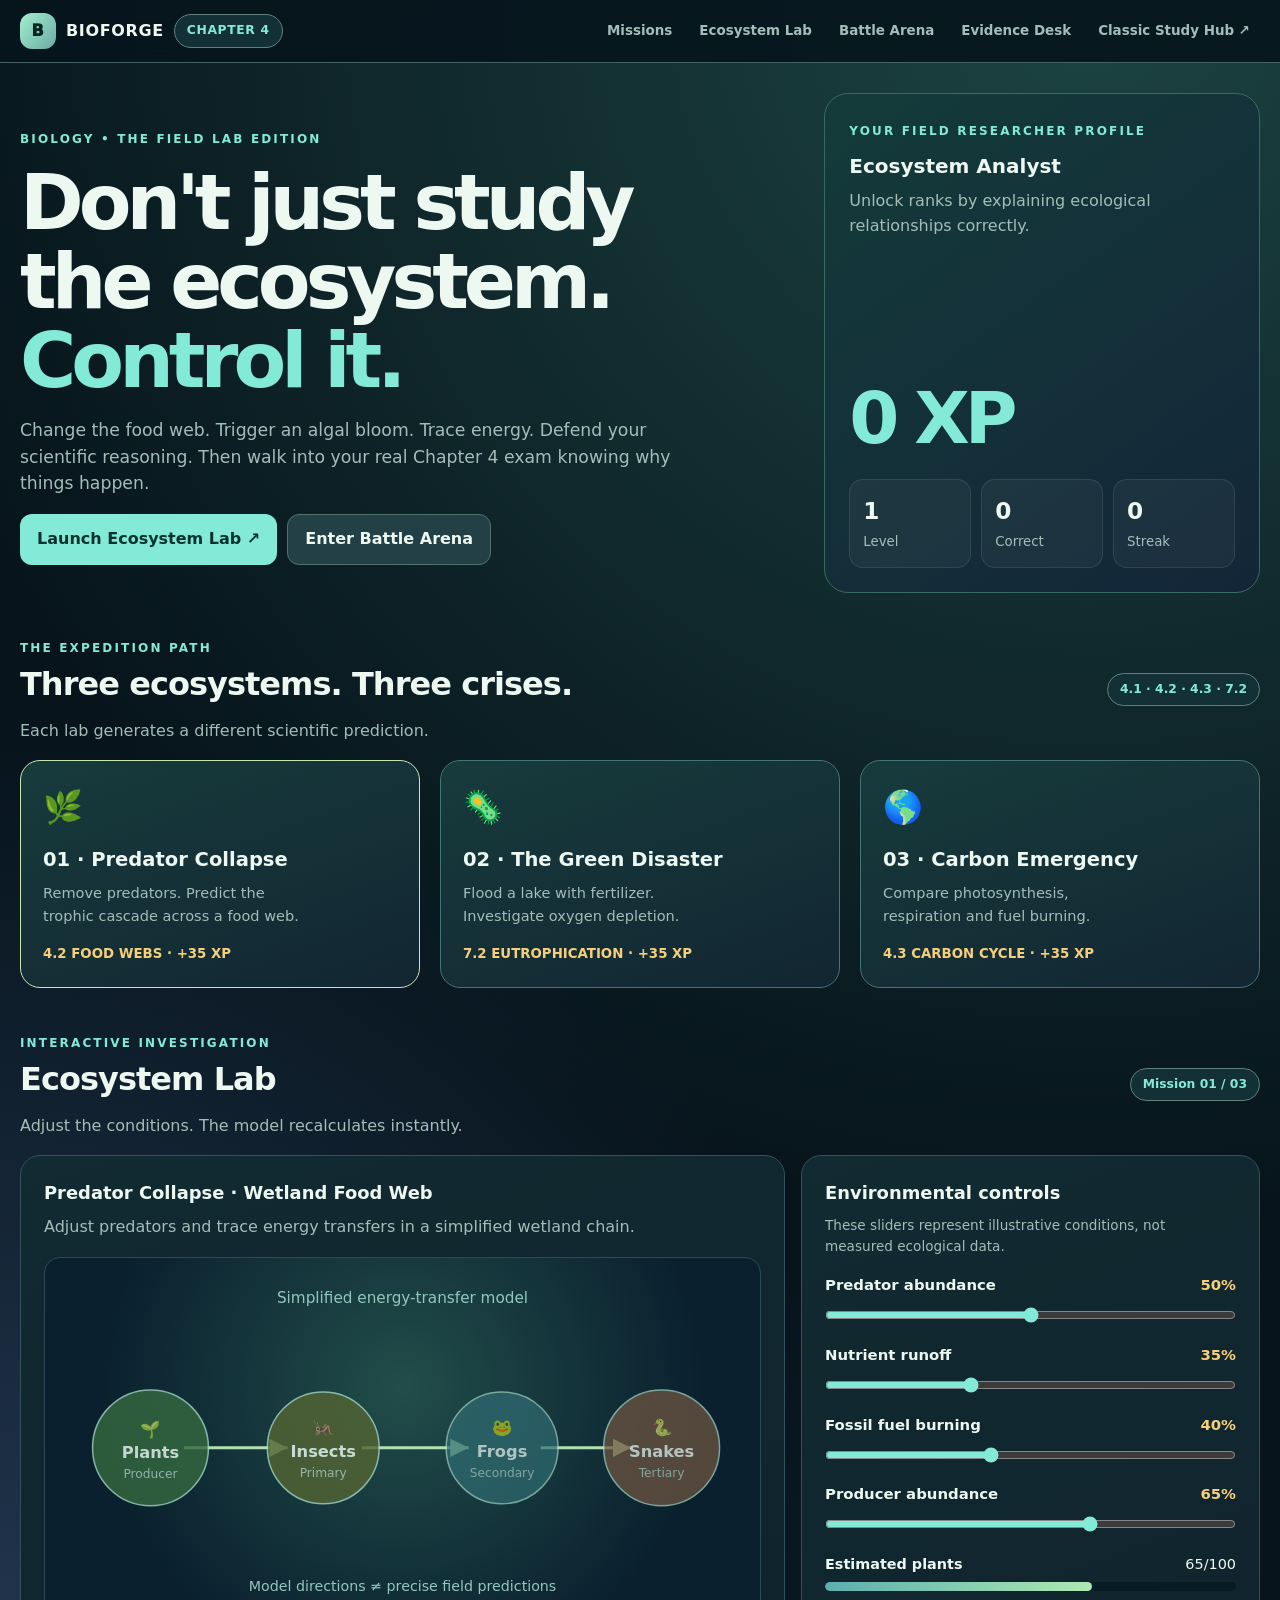
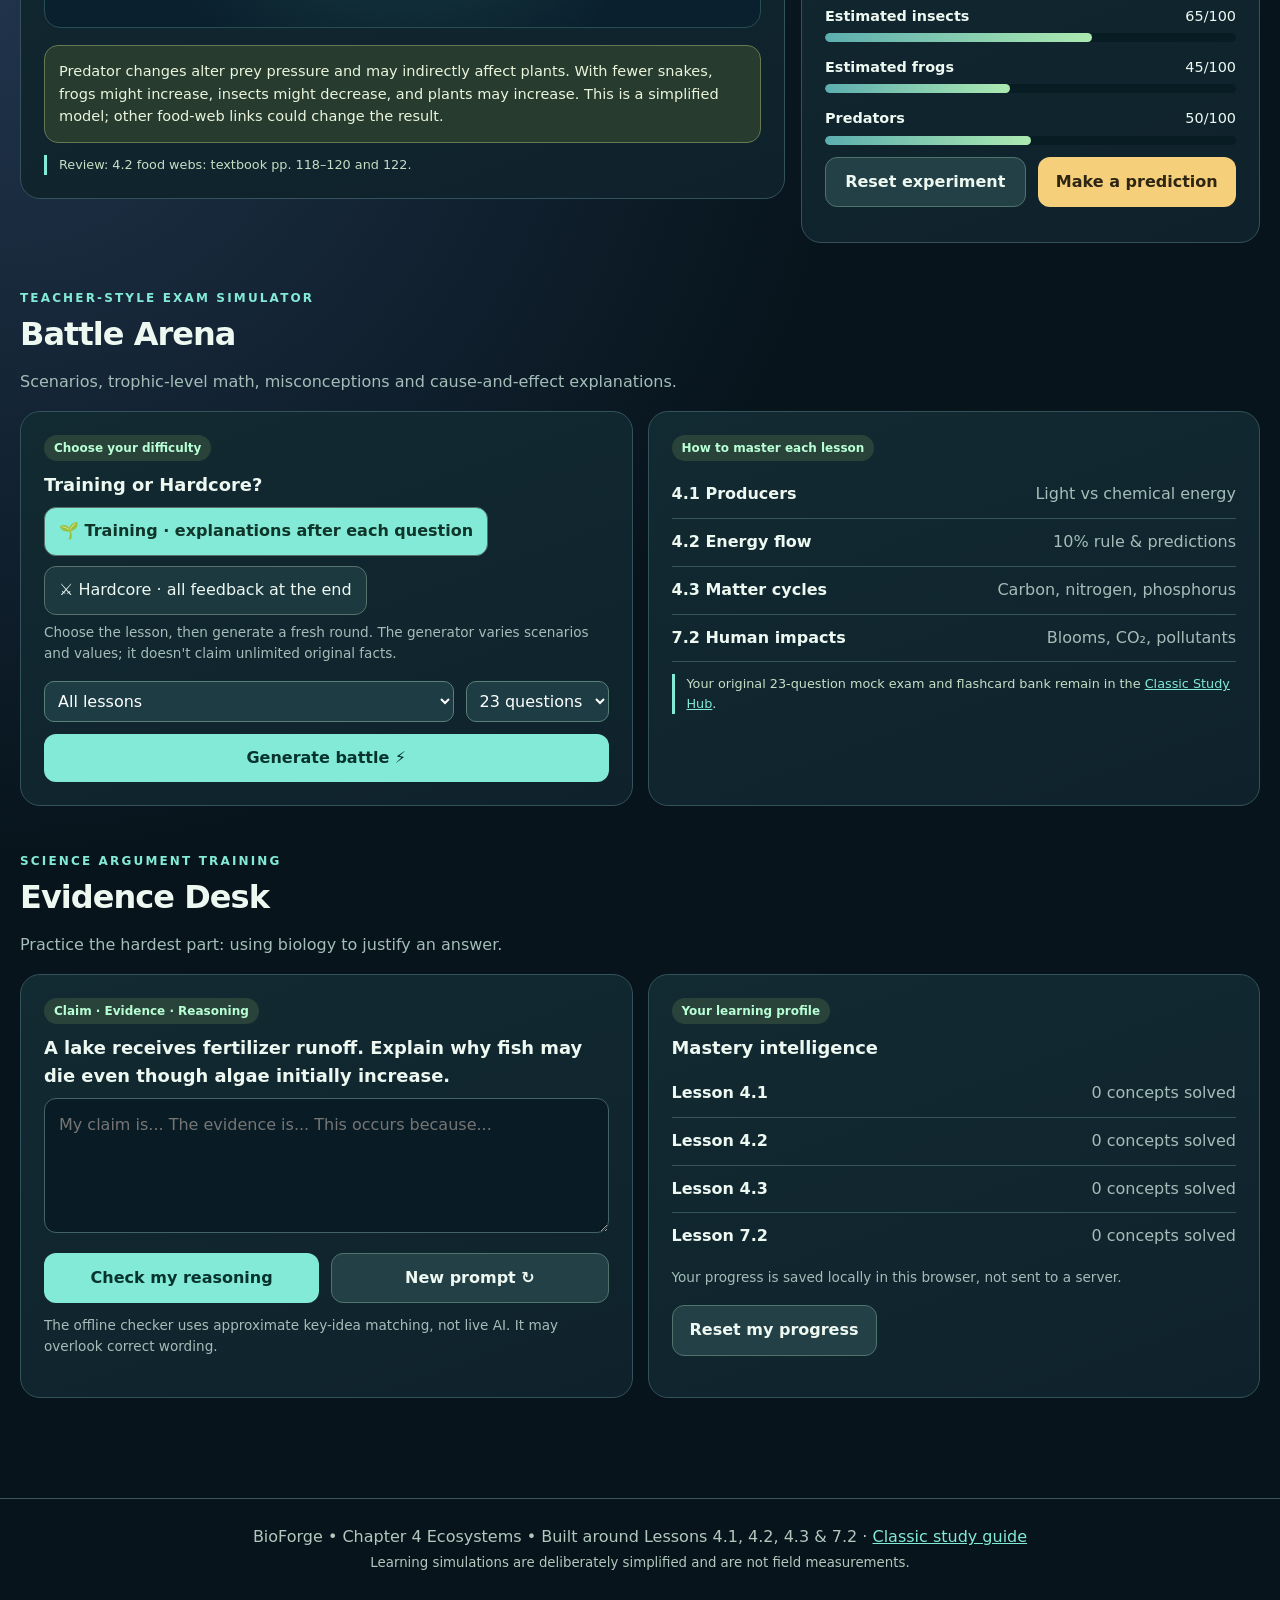
==== commit 50357eff: "Optimize bioforge.html for mobile and desktop with shared responsive UI" ====
--- a/bioforge.html
+++ b/bioforge.html
@@ -4,8 +4,8 @@
 <style>
 :root{--bg:#07141c;--surface:#10242c;--surface2:#16313a;--stroke:#30505a;--ink:#edf8f1;--muted:#a4bdb8;--aqua:#82ead6;--gold:#f5cf7a;--coral:#ff9f88;--success:#9ce7a0}
 *{box-sizing:border-box}html{scroll-behavior:smooth}body{margin:0;background:radial-gradient(circle at 85% 0%,#1c4342 0,transparent 36%),radial-gradient(circle at 0% 50%,#20334b 0,transparent 42%),var(--bg);color:var(--ink);font:16px/1.55 system-ui,-apple-system,Segoe UI,sans-serif}a{color:var(--aqua)}button,select,input,textarea{font:inherit}button{cursor:pointer}button:focus-visible,select:focus-visible,input:focus-visible{outline:3px solid var(--gold);outline-offset:3px}header{position:sticky;top:0;z-index:20;background:#07151de9;backdrop-filter:blur(20px);border-bottom:1px solid #456166}header .bar{max-width:1280px;margin:auto;padding:13px 20px;display:flex;align-items:center;justify-content:space-between;gap:16px;flex-wrap:wrap}.brand{display:flex;align-items:center;gap:10px;text-decoration:none;color:var(--ink);font-weight:900;letter-spacing:.04em}.logo{display:grid;place-items:center;background:linear-gradient(130deg,#a1eecc,#6caca6);color:#042522;width:36px;height:36px;border-radius:12px;font-weight:1000}.pill{font-size:.77rem;border:1px solid #62817d;background:#133037;border-radius:50px;padding:6px 12px;color:var(--aqua);font-weight:750}.bar nav{display:flex;align-items:center;gap:7px;flex-wrap:wrap}.bar nav a{text-decoration:none;color:var(--muted);font-size:.84rem;font-weight:700;padding:7px 10px;border-radius:10px}.bar nav a:hover{background:#20383d;color:white}.container{max-width:1280px;margin:auto;padding:30px 20px 100px}.hero{display:grid;grid-template-columns:1.35fr .75fr;gap:20px;align-items:stretch}.eyebrow{font-size:.75rem;letter-spacing:.18em;text-transform:uppercase;color:var(--aqua);font-weight:900}h1{font-size:clamp(2.5rem,6vw,5.25rem);line-height:1.03;letter-spacing:-.065em;margin:14px 0 17px}h1 span{color:var(--aqua)}h2{font-size:clamp(1.45rem,2.9vw,2rem);letter-spacing:-.03em;margin:0 0 10px}h3{font-size:1.12rem;margin:0 0 8px}p{color:var(--muted);margin:7px 0 17px}.intro{max-width:680px;font-size:1.08rem}.hero-main{padding:37px 8px 28px 0}.hero-side{border-radius:24px;background:linear-gradient(145deg,#143b3a,#132638);border:1px solid #396a62;padding:24px;display:flex;flex-direction:column;justify-content:space-between;min-height:330px}.big-number{font-size:4.5rem;line-height:1;font-weight:900;color:var(--aqua);letter-spacing:-.07em}.stats{display:grid;grid-template-columns:repeat(3,1fr);gap:10px;margin-top:25px}.stat{background:#ffffff0a;border:1px solid #ffffff18;border-radius:14px;padding:13px}.stat b{display:block;font-size:1.45rem;color:var(--ink)}.stat small{color:var(--muted)}.actions{display:flex;gap:10px;flex-wrap:wrap}.btn{display:inline-flex;align-items:center;justify-content:center;gap:8px;border:0;border-radius:12px;background:var(--aqua);color:#07332f;font-weight:850;padding:12px 17px;text-decoration:none;min-height:43px}.btn:hover{filter:brightness(1.08)}.btn.ghost{background:#244047;color:var(--ink);border:1px solid #51736d}.btn.gold{background:var(--gold);color:#2e2512}.btn:disabled{opacity:.6;cursor:not-allowed}.card{background:linear-gradient(160deg,#122a31,#0f222c);border:1px solid #33525b;border-radius:20px;padding:23px}.section-title{display:flex;align-items:center;justify-content:space-between;gap:12px;margin:42px 0 16px}.section-title p{margin:0}.mission-grid{display:grid;grid-template-columns:repeat(3,minmax(0,1fr));gap:14px}.mission{position:relative;overflow:hidden;min-height:185px;text-align:left;color:var(--ink);background:linear-gradient(160deg,#173b3c,#122632);border:1px solid #437476;border-radius:20px;padding:22px;transition:transform .2s,border-color .2s}.mission:hover{transform:translateY(-3px);border-color:var(--aqua)}.mission .icon{font-size:2rem}.mission h3{margin:12px 0 4px;font-size:1.22rem}.mission p{font-size:.91rem;max-width:260px}.mission small{display:block;color:var(--gold);font-weight:800;margin-top:12px}.lab-layout{display:grid;grid-template-columns:1.25fr .75fr;gap:16px;align-items:start}.lab-visual{border-radius:16px;padding:12px;background:radial-gradient(circle at 50% 35%,#214d4a,#0a202e 70%);border:1px solid #254e52}.lab-visual svg{width:100%;height:auto;display:block}.diagram-node{transition:opacity .3s}.diagram-node circle{stroke:#a2d5c2;stroke-width:1.5}.diagram-node text{fill:#f0fff7;font-weight:800;font-size:16px;text-anchor:middle}.diagram-node .sub{fill:#b1d4c7;font-size:12px;font-weight:500}.arrow{fill:none;stroke:#b3e0b2;stroke-width:3;marker-end:url(#arrow)}.lab-control{margin:13px 0}.lab-control label{display:flex;justify-content:space-between;font-size:.93rem;font-weight:750}.lab-control output{color:var(--gold)}input[type=range]{width:100%;accent-color:var(--aqua);margin:10px 0 0}.meters{display:grid;gap:14px}.meter .top{display:flex;justify-content:space-between;font-size:.9rem;margin-bottom:6px}.track{height:9px;background:#071c23;border-radius:30px;overflow:hidden}.track>div{height:100%;border-radius:30px;background:linear-gradient(90deg,#53b7ad,#a4e8a6);width:50%;transition:width .3s}.insight{border:1px solid #667953;background:#273b2f;border-radius:14px;padding:14px;color:#eaf5dc;font-size:.91rem;margin-top:17px}.note{font-size:.82rem;color:var(--muted)}.reviewref{font-size:.8rem;color:#c4dfc5;border-left:3px solid var(--aqua);padding-left:12px;margin-top:12px}.quest-row{display:flex;gap:12px;flex-wrap:wrap;margin:12px 0}.quest-row button{flex:1;min-width:180px}.challenge{margin-top:14px;background:#071d26;border:1px solid #2d5762;border-radius:15px;padding:18px}.challenge button.choice{display:block;width:100%;text-align:left;margin:8px 0;padding:11px 14px;color:var(--ink);background:#16343d;border:1px solid #3d6970;border-radius:12px}.challenge button.choice.good{background:#174f3b;border-color:#91eab6}.challenge button.choice.bad{background:#63363a;border-color:#ff9f95}.challenge button.choice:disabled{cursor:default;opacity:.9}.feedback{margin:13px 0;background:#193b40;border:1px solid #5a8981;border-radius:13px;padding:13px}.progress-wrap{height:7px;border-radius:50px;background:#25424c;overflow:hidden;margin:12px 0}.progress-wrap div{height:100%;width:0;background:var(--aqua);transition:width .25s}.grid-2{display:grid;grid-template-columns:1fr 1fr;gap:15px}.quest-status{color:var(--gold);font-weight:750;font-size:.86rem}.mode-options{display:flex;gap:10px;flex-wrap:wrap}.mode-options button{padding:11px 14px;border:1px solid #59716c;border-radius:12px;background:#1c3940;color:var(--ink)}.mode-options button.active{background:var(--aqua);color:#10352a;font-weight:850}.info-row{display:flex;justify-content:space-between;gap:12px;border-bottom:1px solid #35545b;padding:11px 0}.info-row:last-child{border:0}.info-row b{color:var(--ink)}.info-row span{color:var(--muted)}.tag{display:inline-block;padding:4px 10px;border-radius:30px;background:#29433a;color:#b8ffd6;font-weight:750;font-size:.75rem;margin-bottom:10px}.title-gradient{background:linear-gradient(115deg,#eafce5,#7de5d3);background-clip:text;color:transparent}.hide{display:none!important}textarea{width:100%;background:#091c25;border:1px solid #446369;border-radius:12px;padding:14px;color:white;min-height:135px;resize:vertical}.small{font-size:.85rem}.score{font-size:3rem;font-weight:900;color:var(--aqua)}footer{border-top:1px solid #3b555a;padding:26px 20px;color:#b3c8bd;text-align:center}.card ul{padding-left:20px}.card li{margin:9px 0;color:var(--muted)}@media(max-width:860px){.hero,.lab-layout,.grid-2{grid-template-columns:1fr}.mission-grid{grid-template-columns:1fr 1fr}.hero-main{padding:20px 0 0}.hero-side{min-height:230px}.bar{justify-content:center}.bar nav{justify-content:center}}@media(max-width:560px){.mission-grid{grid-template-columns:1fr}.container{padding:16px 14px 80px}.hero-side{padding:17px}.card{padding:16px}.stats{gap:6px}.stat{padding:10px}.stat b{font-size:1.1rem}.section-title{align-items:flex-start;flex-direction:column}.big-number{font-size:3.6rem}}
-</style></head><body>
-<header><div class="bar"><a class="brand" href="./"><span class="logo">B</span> BIOFORGE <span class="pill">CHAPTER 4</span></a><nav><a href="#missions">Missions</a><a href="#lab">Ecosystem Lab</a><a href="#arena">Battle Arena</a><a href="#evidence">Evidence Desk</a><a href="./">Classic Study Hub ↗</a></nav></div></header>
+</style><link rel="stylesheet" href="responsive.css?v=3"></head><body>
+<header><div class="bar"><a class="brand" href="chapter4.html"><span class="logo">B</span> BIOFORGE <span class="pill">CHAPTER 4</span></a><nav><a href="#missions">Missions</a><a href="#lab">Ecosystem Lab</a><a href="#arena">Battle Arena</a><a href="#evidence">Evidence Desk</a><a href="chapter4.html">Classic Study Hub ↗</a></nav></div></header>
 <main class="container">
 <div class="hero"><div class="hero-main"><div class="eyebrow">Biology • The field lab edition</div><h1>Don't just study<br>the ecosystem.<br><span>Control it.</span></h1><p class="intro">Change the food web. Trigger an algal bloom. Trace energy. Defend your scientific reasoning. Then walk into your real Chapter 4 exam knowing why things happen.</p><div class="actions"><a class="btn" href="#lab">Launch Ecosystem Lab ↗</a><a class="btn ghost" href="#arena">Enter Battle Arena</a></div></div>
 <aside class="hero-side"><div><span class="eyebrow">Your field researcher profile</span><div style="font-size:1.25rem;font-weight:850;margin-top:8px">Ecosystem Analyst</div><p>Unlock ranks by explaining ecological relationships correctly.</p></div><div><div class="big-number" id="xp">0 XP</div><div class="stats"><div class="stat"><b id="rank">1</b><small>Level</small></div><div class="stat"><b id="wins">0</b><small>Correct</small></div><div class="stat"><b id="streak">0</b><small>Streak</small></div></div></div></aside></div>
@@ -38,13 +38,13 @@
 <section id="arena"><div class="section-title"><div><span class="eyebrow">Teacher-style exam simulator</span><h2>Battle Arena</h2><p>Scenarios, trophic-level math, misconceptions and cause-and-effect explanations.</p></div></div>
 <div class="grid-2"><div class="card"><span class="tag">Choose your difficulty</span><h3>Training or Hardcore?</h3><div class="mode-options"><button id="easyMode" class="active" data-mode="training">🌱 Training · explanations after each question</button><button id="hardMode" data-mode="hardcore">⚔️ Hardcore · all feedback at the end</button></div><p class="small">Choose the lesson, then generate a fresh round. The generator varies scenarios and values; it doesn't claim unlimited original facts.</p>
 <div class="quest-row"><select id="arenaTopic" aria-label="Topic filter" style="flex:1;background:#1d3c43;color:white;border:1px solid #588078;border-radius:10px;padding:9px"><option value="all">All lessons</option><option value="4.1">4.1 Energy & consumers</option><option value="4.2">4.2 Food webs & pyramids</option><option value="4.3">4.3 Cycles of matter</option><option value="7.2">7.2 Human impacts</option></select><select id="arenaLength" style="background:#1d3c43;color:white;border:1px solid #588078;border-radius:10px;padding:9px"><option value="5">5 questions</option><option value="10">10 questions</option><option value="23" selected>23 questions</option></select></div><button id="startArena" class="btn" style="width:100%">Generate battle ⚡</button></div>
-<div class="card"><span class="tag">How to master each lesson</span><div class="info-row"><b>4.1 Producers</b><span>Light vs chemical energy</span></div><div class="info-row"><b>4.2 Energy flow</b><span>10% rule & predictions</span></div><div class="info-row"><b>4.3 Matter cycles</b><span>Carbon, nitrogen, phosphorus</span></div><div class="info-row"><b>7.2 Human impacts</b><span>Blooms, CO₂, pollutants</span></div><div class="reviewref">Your original 23-question mock exam and flashcard bank remain in the <a href="./">Classic Study Hub</a>.</div></div></div>
+<div class="card"><span class="tag">How to master each lesson</span><div class="info-row"><b>4.1 Producers</b><span>Light vs chemical energy</span></div><div class="info-row"><b>4.2 Energy flow</b><span>10% rule & predictions</span></div><div class="info-row"><b>4.3 Matter cycles</b><span>Carbon, nitrogen, phosphorus</span></div><div class="info-row"><b>7.2 Human impacts</b><span>Blooms, CO₂, pollutants</span></div><div class="reviewref">Your original 23-question mock exam and flashcard bank remain in the <a href="chapter4.html">Classic Study Hub</a>.</div></div></div>
 <div class="card hide" id="arenaPlay" style="margin-top:16px"><span class="pill" id="battleCount">Question 1</span><div class="progress-wrap"><div id="battleProgress"></div></div><h2 id="battleQuestion"></h2><div id="battleChoices"></div><div id="battleFeedback"></div><button id="battleNext" class="btn hide">Next →</button></div>
 <div class="card hide" id="arenaEnd" style="margin-top:16px"></div></section>
 <section id="evidence"><div class="section-title"><div><span class="eyebrow">Science argument training</span><h2>Evidence Desk</h2><p>Practice the hardest part: using biology to justify an answer.</p></div></div>
 <div class="grid-2"><div class="card"><span class="tag">Claim · Evidence · Reasoning</span><h3 id="writtenPrompt">A lake receives fertilizer runoff. Explain why fish may die even though algae initially increase.</h3><textarea id="writtenAnswer" placeholder="My claim is... The evidence is... This occurs because..."></textarea><div class="quest-row"><button class="btn" id="checkWriting">Check my reasoning</button><button class="btn ghost" id="newWriting">New prompt ↻</button></div><div id="writingFeedback"></div><p class="small">The offline checker uses approximate key-idea matching, not live AI. It may overlook correct wording.</p></div>
 <div class="card"><span class="tag">Your learning profile</span><h3>Mastery intelligence</h3><div id="masteryList"></div><p class="small">Your progress is saved locally in this browser, not sent to a server.</p><button id="resetStats" class="btn ghost">Reset my progress</button></div></div></section>
-</main><footer>BioForge • Chapter 4 Ecosystems • Built around Lessons 4.1, 4.2, 4.3 & 7.2 · <a href="./">Classic study guide</a><br><small>Learning simulations are deliberately simplified and are not field measurements.</small></footer>
+</main><footer>BioForge • Chapter 4 Ecosystems • Built around Lessons 4.1, 4.2, 4.3 & 7.2 · <a href="chapter4.html">Classic study guide</a><br><small>Learning simulations are deliberately simplified and are not field measurements.</small></footer>
 <script>
 (()=>{'use strict';
 const el=id=>document.getElementById(id),rand=(a,b)=>Math.floor(Math.random()*(b-a+1))+a,pick=a=>a[rand(0,a.length-1)],shuf=a=>[...a].sort(()=>Math.random()-.5),clamp=(x,a,b)=>Math.max(a,Math.min(b,x));
@@ -106,7 +106,7 @@
 function startBattle(){const topic=el('arenaTopic').value,limit=+el('arenaLength').value;round=[];let attempts=0;while(round.length<limit&&attempts++<limit*65){const q=newQ(topic);if(!round.some(x=>x.q===q.q)||attempts>limit*20)round.push(q)}answered=[];current=0;el('arenaPlay').classList.remove('hide');el('arenaEnd').classList.add('hide');el('arenaPlay').scrollIntoView({behavior:'smooth'});showBattle()}
 function showBattle(){if(current>=round.length)return endBattle();const q=round[current];el('battleCount').textContent='QUESTION '+(current+1)+' / '+round.length+' · '+q.topic;el('battleProgress').style.width=(current/round.length*100)+'%';el('battleQuestion').textContent=q.q;el('battleChoices').innerHTML=q.options.map((v,i)=>'<button class="choice" data-i="'+i+'">'+String.fromCharCode(65+i)+'. '+v+'</button>').join('');el('battleFeedback').innerHTML='';el('battleNext').classList.add('hide');el('battleChoices').querySelectorAll('button').forEach(b=>b.onclick=()=>battleAnswer(+b.dataset.i))}
 function battleAnswer(i){if(answered.length!==current)return;const q=round[current],good=q.answer===i;answered.push({good,i,q});if(good)earn(mode==='hardcore'?15:10,q.topic);else miss();el('battleChoices').querySelectorAll('button').forEach((b,j)=>{b.disabled=true;if(j===q.answer)b.classList.add('good');if(j===i&&!good)b.classList.add('bad')});if(mode==='training')el('battleFeedback').innerHTML='<div class="feedback"><b>'+(good?'Correct!':'Not quite.')+'</b><p>'+q.why+'</p><small>Review: '+q.ref+'</small></div>';el('battleNext').textContent=current===round.length-1?'Finish battle':'Next question →';el('battleNext').classList.remove('hide')}
-function endBattle(){el('arenaPlay').classList.add('hide');el('arenaEnd').classList.remove('hide');const score=answered.filter(x=>x.good).length;el('arenaEnd').innerHTML='<span class="eyebrow">Battle complete</span><div class="score">'+score+'/'+answered.length+'</div><p>'+Math.round(100*score/answered.length)+'% correct. '+(score===answered.length?'Flawless fieldwork!':'Review the questions you missed, then run another scenario.')+'</p><div class="actions"><button class="btn" id="againBattle">Another battle ↻</button><a class="btn ghost" href="./">Open full flashcard library</a></div>'+answered.map((x,i)=>'<details '+(!x.good?'open':'')+' class="feedback"><summary>'+(x.good?'✅':'❌')+' Question '+(i+1)+' · '+x.q.topic+': '+x.q.q+'</summary><p><b>Your choice:</b> '+x.q.options[x.i]+'</p><p><b>Correct:</b> '+x.q.options[x.q.answer]+'</p><p>'+x.q.why+'</p><small>Review: '+x.q.ref+'</small></details>').join('');el('againBattle').onclick=startBattle;el('arenaEnd').scrollIntoView({behavior:'smooth'})}
+function endBattle(){el('arenaPlay').classList.add('hide');el('arenaEnd').classList.remove('hide');const score=answered.filter(x=>x.good).length;el('arenaEnd').innerHTML='<span class="eyebrow">Battle complete</span><div class="score">'+score+'/'+answered.length+'</div><p>'+Math.round(100*score/answered.length)+'% correct. '+(score===answered.length?'Flawless fieldwork!':'Review the questions you missed, then run another scenario.')+'</p><div class="actions"><button class="btn" id="againBattle">Another battle ↻</button><a class="btn ghost" href="chapter4.html">Open full flashcard library</a></div>'+answered.map((x,i)=>'<details '+(!x.good?'open':'')+' class="feedback"><summary>'+(x.good?'✅':'❌')+' Question '+(i+1)+' · '+x.q.topic+': '+x.q.q+'</summary><p><b>Your choice:</b> '+x.q.options[x.i]+'</p><p><b>Correct:</b> '+x.q.options[x.q.answer]+'</p><p>'+x.q.why+'</p><small>Review: '+x.q.ref+'</small></details>').join('');el('againBattle').onclick=startBattle;el('arenaEnd').scrollIntoView({behavior:'smooth'})}
 el('startArena').onclick=startBattle;el('battleNext').onclick=()=>{current++;showBattle()};el('easyMode').onclick=()=>{mode='training';el('easyMode').classList.add('active');el('hardMode').classList.remove('active')};el('hardMode').onclick=()=>{mode='hardcore';el('hardMode').classList.add('active');el('easyMode').classList.remove('active')};
 const WRITING=[
  {q:'A lake receives fertilizer runoff. Explain why fish may die even though algae initially increase.',ideas:[['nutrients','runoff','fertilizer'],['algae','bloom'],['decompos','bacter','microb'],['oxygen','hypoxi','respirat']],model:'Fertilizer runoff increases nutrients such as nitrogen and phosphorus, causing rapid algal growth. When algae die, decomposers consume dissolved oxygen during respiration. Low oxygen conditions can kill fish.',ref:'Textbook pp. 130–132 and Chapter 7.2 teacher outline.'},
@@ -120,4 +120,4 @@
 el('resetStats').onclick=()=>{if(confirm('Reset XP, streak and mastery for BioForge?')){state={xp:0,correct:0,streak:0,topics:{}};save()}};
 selectMission(0);updateHeader();
 })();
-</script></body></html>+</script><script src="responsive.js?v=3" defer></script></body></html>
--- a/responsive.css
+++ b/responsive.css
@@ -0,0 +1,97 @@
+/* Study Vault adaptive layout v3 — shared across all Biology experiences */
+:root{color-scheme:dark;--safe-bottom:env(safe-area-inset-bottom,0px)}
+html{scroll-behavior:smooth;scroll-padding-top:92px;-webkit-text-size-adjust:100%}
+body{overflow-x:hidden}
+*,*::before,*::after{box-sizing:border-box}
+img,svg,video,canvas,iframe{max-width:100%}
+img{height:auto}
+button,a,select,input,textarea{touch-action:manipulation}
+button,select,input,textarea{max-width:100%}
+:where(button,a,input,textarea,select,summary):focus-visible{outline:3px solid #f6d482!important;outline-offset:3px}
+:where(.card,.panel,.chapter-card,.mode,.mission){min-width:0}
+:where(.question,.card,p,h1,h2,h3,.mode,.chapter-card){overflow-wrap:anywhere}
+@media(hover:hover){:where(button,.btn,a,.mode,.mission){transition:transform .16s ease,filter .16s ease,background .16s ease}}
+@media(min-width:1200px){
+ body:has(#nav) main,body:has(#nav) header .inside{max-width:1370px}
+ body:has(#nav) main{padding-left:32px;padding-right:32px}
+ body:has(#nav) .grid{grid-template-columns:repeat(auto-fit,minmax(260px,1fr))}
+ body:has(#missions) .container{max-width:1420px}
+ body:has(#chapters) main{max-width:1320px}
+ body:has(#chapters) .grid{grid-template-columns:repeat(3,minmax(0,1fr))}
+ body:has(#chapters) .mode-grid{grid-template-columns:repeat(3,minmax(0,1fr))}
+}
+@media(min-width:800px){
+ body:has(#nav) .view.active{animation:vaultReveal .18s ease-out}
+ body:has(#nav) main{min-height:calc(100vh - 150px)}
+ body:has(#chapters) .toolgrid{gap:18px}
+ body:has(#missions) .mission-grid{gap:20px}
+}
+@keyframes vaultReveal{from{opacity:.7;transform:translateY(5px)}to{opacity:1;transform:none}}
+/* A real mobile interface: readable type, full-width cards, large inputs and no horizontal page overflow. */
+@media(max-width:799px){
+ body:has(#nav) header,body:has(#missions) header{padding:12px 14px}
+ body:has(#nav) header .inside,body:has(#nav) main{width:100%;max-width:none}
+ body:has(#nav) main{padding:18px 15px calc(110px + var(--safe-bottom))}
+ body:has(#nav) header h1{font-size:clamp(1.65rem,6.5vw,2.3rem)}
+ body:has(#nav) .nav{gap:8px}
+ body:has(#nav) .nav button{font-size:.89rem;min-height:44px}
+ body:has(#nav) .card{padding:17px;margin:9px 0;border-radius:16px}
+ body:has(#nav) .grid{grid-template-columns:repeat(2,minmax(0,1fr))}
+ body:has(#nav) .choice,body:has(#nav) .btn{min-height:44px}
+ body:has(#nav) :where(input,textarea,select){font-size:16px}
+ body:has(#missions) .container{padding:18px 15px calc(105px + var(--safe-bottom))}
+ body:has(#missions) .hero{grid-template-columns:1fr!important}
+ body:has(#missions) .mission-grid{grid-template-columns:repeat(2,minmax(0,1fr))}
+ body:has(#missions) .lab-layout{grid-template-columns:1fr!important}
+ body:has(#missions) .hero-side{min-height:unset}
+ body:has(#chapters) main{padding-bottom:calc(100px + var(--safe-bottom))}
+ body:has(#chapters) header .bar{gap:10px}
+ body:has(#chapters) .grid,body:has(#chapters) .mode-grid{grid-template-columns:repeat(2,minmax(0,1fr))}
+ body:has(#chapters) .mode{min-height:135px;padding:16px}
+ body:has(#chapters) .hero-side{min-height:unset}
+ body:has(#chapters) .toolgrid{grid-template-columns:repeat(2,minmax(0,1fr))}
+ body:has(#chapters) .toolbox:first-child{grid-column:span 2}
+ .vault-dock{display:flex}
+}
+@media(max-width:560px){
+ body:has(#nav) .grid{grid-template-columns:1fr}
+ body:has(#nav) .nav-group{width:100%;min-width:0!important}
+ body:has(#nav) .organize-paths{grid-template-columns:1fr}
+ body:has(#nav) .organize-shortcuts{grid-template-columns:repeat(2,minmax(0,1fr))}
+ body:has(#nav) .question{font-size:1.05rem;line-height:1.5}
+ body:has(#nav) .choice{display:block;width:100%;text-align:left;padding:14px!important;margin:8px 0;border-radius:12px}
+ body:has(#missions) .mission-grid{grid-template-columns:1fr}
+ body:has(#missions) .stats{grid-template-columns:repeat(3,minmax(0,1fr))}
+ body:has(#missions) .stat{padding:10px 6px}
+ body:has(#missions) .stat b{font-size:1.15rem}
+ body:has(#missions) .hero-main{padding:15px 0}
+ body:has(#missions) .mission{min-height:135px}
+ body:has(#chapters) .grid,body:has(#chapters) .mode-grid{grid-template-columns:1fr}
+ body:has(#chapters) .mode{min-height:104px;display:grid;grid-template-columns:42px 1fr;align-items:center;column-gap:11px}
+ body:has(#chapters) .mode-icon{grid-row:span 2}
+ body:has(#chapters) .mode small{grid-column:2}
+ body:has(#chapters) .toolgrid{grid-template-columns:1fr}
+ body:has(#chapters) .toolbox:first-child{grid-column:auto}
+ body:has(#chapters) .bar{align-items:flex-start}
+ body:has(#chapters) .header-links{width:100%;justify-content:space-between}
+ body:has(#chapters) .hero{gap:15px}
+ body:has(#chapters) .hero h1{font-size:clamp(2.6rem,11vw,3.8rem)}
+}
+@media(max-width:370px){
+ .vault-dock a{font-size:.68rem}
+ body:has(#missions) .stats{grid-template-columns:1fr}
+ body:has(#chapters) .header-links a{font-size:.75rem}
+}
+.vault-dock{position:fixed;bottom:0;left:0;right:0;z-index:90;display:none;align-items:stretch;justify-content:space-around;padding:8px 8px calc(8px + var(--safe-bottom));background:#0d2732f5;border-top:1px solid #527a7b;box-shadow:0 -14px 45px #0005;backdrop-filter:blur(18px)}
+.vault-dock a{display:flex;flex:1;min-width:0;align-items:center;justify-content:center;flex-direction:column;gap:2px;text-decoration:none;text-align:center;border-radius:10px;padding:6px 3px;color:#c8e8e0;font-weight:750;font-size:.74rem}
+.vault-dock a span{font-size:1.3rem;line-height:1.3}
+.vault-dock a[aria-current="page"]{background:#204c4a;color:#aaf5d9}
+.vault-screen-actions{display:flex;align-items:center;gap:9px;justify-content:flex-end;flex-wrap:wrap;margin:6px 0 14px}
+.vault-screen-actions button,.vault-screen-actions a{border:1px solid #547d7c;background:#1b3a43;color:#e8fff7;border-radius:11px;padding:9px 13px;font-size:.85rem;font-weight:800;text-decoration:none}
+.vault-view-chooser{font:inherit;background:#193a44;color:white;border:1px solid #5b8c8b;border-radius:12px;padding:11px;max-width:100%;width:min(100%,320px)}
+.vault-to-top{position:fixed;z-index:80;right:15px;bottom:calc(80px + var(--safe-bottom));width:44px;height:44px;border:1px solid #578a80;border-radius:50%;background:#204b46;color:white;box-shadow:0 5px 20px #0008;display:none;cursor:pointer}
+.vault-to-top.visible{display:block}
+@media(min-width:800px){.vault-dock{display:none!important}.vault-to-top{bottom:20px}}
+@media(max-width:799px){.vault-dock{display:flex}.vault-to-top{bottom:calc(87px + var(--safe-bottom))}}
+@media(prefers-reduced-motion:reduce){html{scroll-behavior:auto}*{animation-duration:.01ms!important;transition-duration:.01ms!important}}
+@media print{.vault-dock,.vault-to-top,.vault-screen-actions,button,.nav{display:none!important}body{background:white!important;color:black!important}.card,.panel{break-inside:avoid;border:1px solid #aaa}}
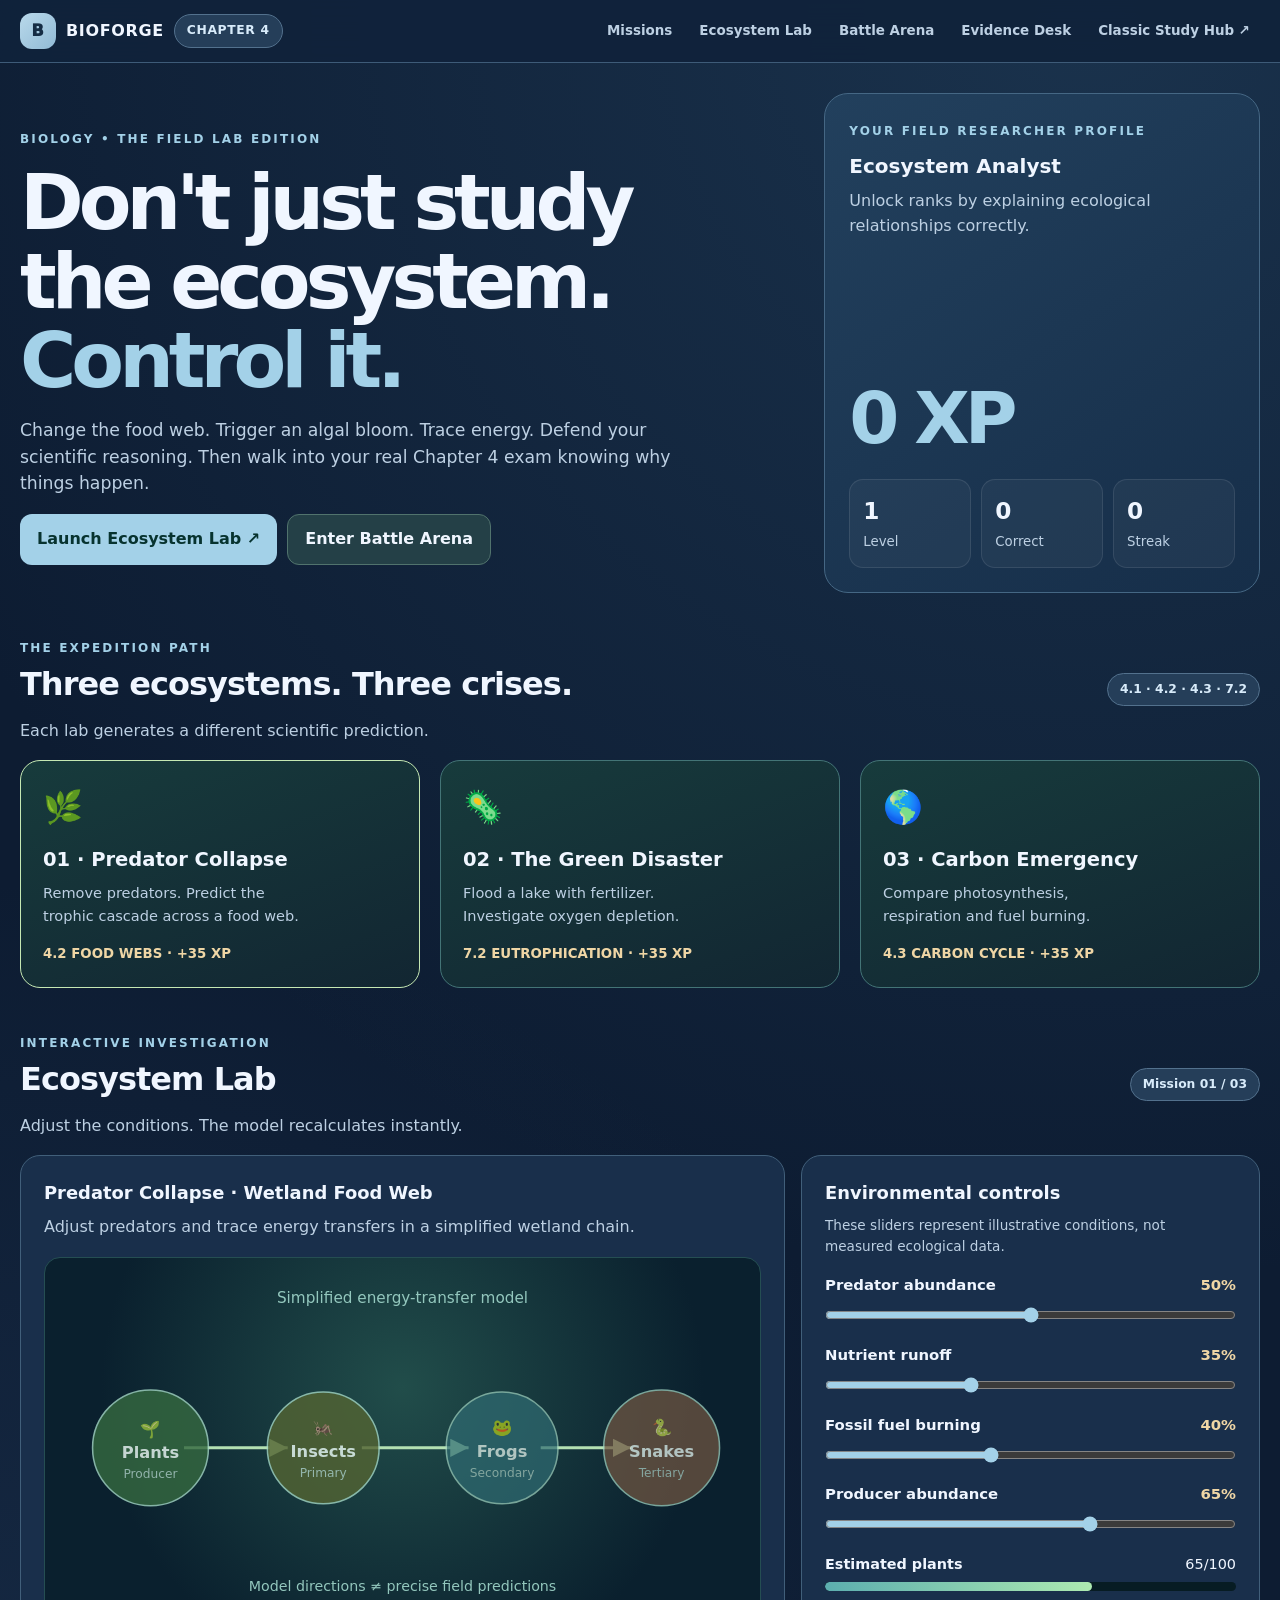
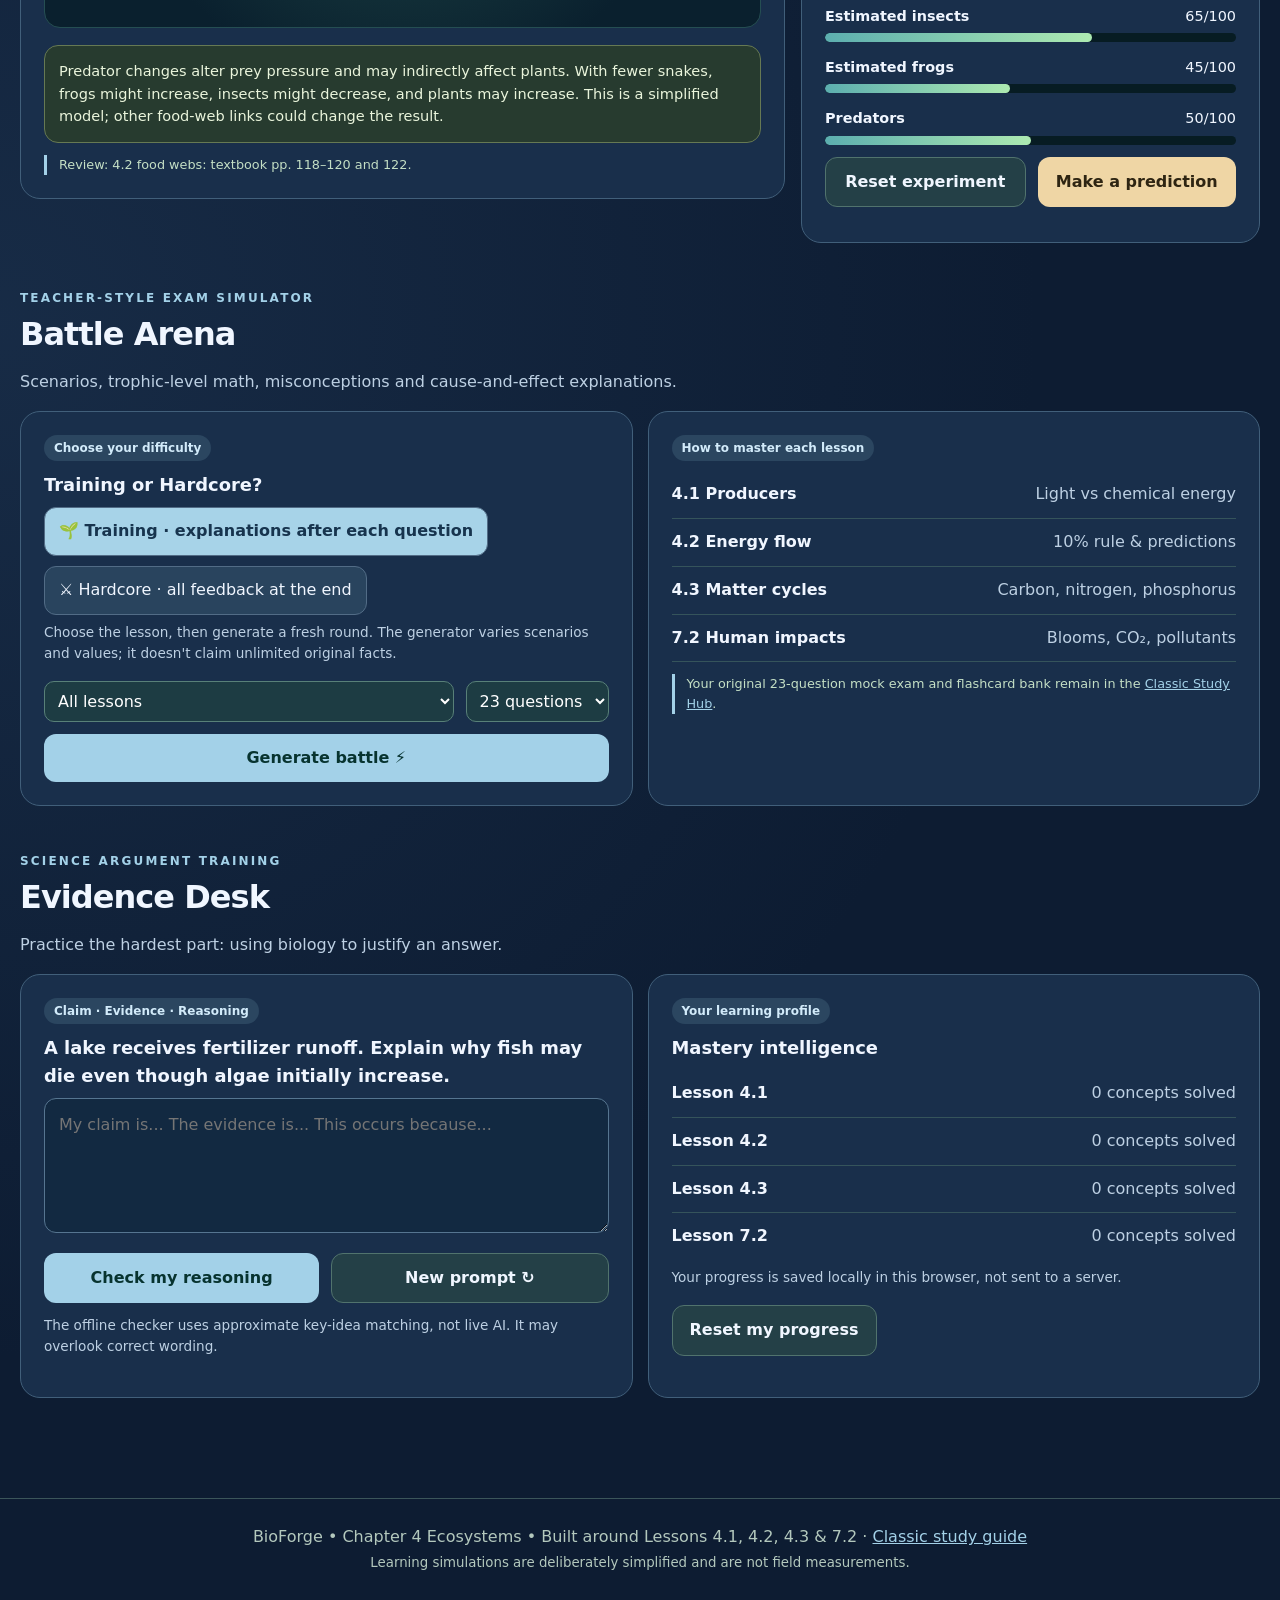
==== commit 4eb8c85b: "Apply calm blue low-distraction study theme" ====
--- a/bioforge.html
+++ b/bioforge.html
@@ -4,6 +4,27 @@
 <style>
 :root{--bg:#07141c;--surface:#10242c;--surface2:#16313a;--stroke:#30505a;--ink:#edf8f1;--muted:#a4bdb8;--aqua:#82ead6;--gold:#f5cf7a;--coral:#ff9f88;--success:#9ce7a0}
 *{box-sizing:border-box}html{scroll-behavior:smooth}body{margin:0;background:radial-gradient(circle at 85% 0%,#1c4342 0,transparent 36%),radial-gradient(circle at 0% 50%,#20334b 0,transparent 42%),var(--bg);color:var(--ink);font:16px/1.55 system-ui,-apple-system,Segoe UI,sans-serif}a{color:var(--aqua)}button,select,input,textarea{font:inherit}button{cursor:pointer}button:focus-visible,select:focus-visible,input:focus-visible{outline:3px solid var(--gold);outline-offset:3px}header{position:sticky;top:0;z-index:20;background:#07151de9;backdrop-filter:blur(20px);border-bottom:1px solid #456166}header .bar{max-width:1280px;margin:auto;padding:13px 20px;display:flex;align-items:center;justify-content:space-between;gap:16px;flex-wrap:wrap}.brand{display:flex;align-items:center;gap:10px;text-decoration:none;color:var(--ink);font-weight:900;letter-spacing:.04em}.logo{display:grid;place-items:center;background:linear-gradient(130deg,#a1eecc,#6caca6);color:#042522;width:36px;height:36px;border-radius:12px;font-weight:1000}.pill{font-size:.77rem;border:1px solid #62817d;background:#133037;border-radius:50px;padding:6px 12px;color:var(--aqua);font-weight:750}.bar nav{display:flex;align-items:center;gap:7px;flex-wrap:wrap}.bar nav a{text-decoration:none;color:var(--muted);font-size:.84rem;font-weight:700;padding:7px 10px;border-radius:10px}.bar nav a:hover{background:#20383d;color:white}.container{max-width:1280px;margin:auto;padding:30px 20px 100px}.hero{display:grid;grid-template-columns:1.35fr .75fr;gap:20px;align-items:stretch}.eyebrow{font-size:.75rem;letter-spacing:.18em;text-transform:uppercase;color:var(--aqua);font-weight:900}h1{font-size:clamp(2.5rem,6vw,5.25rem);line-height:1.03;letter-spacing:-.065em;margin:14px 0 17px}h1 span{color:var(--aqua)}h2{font-size:clamp(1.45rem,2.9vw,2rem);letter-spacing:-.03em;margin:0 0 10px}h3{font-size:1.12rem;margin:0 0 8px}p{color:var(--muted);margin:7px 0 17px}.intro{max-width:680px;font-size:1.08rem}.hero-main{padding:37px 8px 28px 0}.hero-side{border-radius:24px;background:linear-gradient(145deg,#143b3a,#132638);border:1px solid #396a62;padding:24px;display:flex;flex-direction:column;justify-content:space-between;min-height:330px}.big-number{font-size:4.5rem;line-height:1;font-weight:900;color:var(--aqua);letter-spacing:-.07em}.stats{display:grid;grid-template-columns:repeat(3,1fr);gap:10px;margin-top:25px}.stat{background:#ffffff0a;border:1px solid #ffffff18;border-radius:14px;padding:13px}.stat b{display:block;font-size:1.45rem;color:var(--ink)}.stat small{color:var(--muted)}.actions{display:flex;gap:10px;flex-wrap:wrap}.btn{display:inline-flex;align-items:center;justify-content:center;gap:8px;border:0;border-radius:12px;background:var(--aqua);color:#07332f;font-weight:850;padding:12px 17px;text-decoration:none;min-height:43px}.btn:hover{filter:brightness(1.08)}.btn.ghost{background:#244047;color:var(--ink);border:1px solid #51736d}.btn.gold{background:var(--gold);color:#2e2512}.btn:disabled{opacity:.6;cursor:not-allowed}.card{background:linear-gradient(160deg,#122a31,#0f222c);border:1px solid #33525b;border-radius:20px;padding:23px}.section-title{display:flex;align-items:center;justify-content:space-between;gap:12px;margin:42px 0 16px}.section-title p{margin:0}.mission-grid{display:grid;grid-template-columns:repeat(3,minmax(0,1fr));gap:14px}.mission{position:relative;overflow:hidden;min-height:185px;text-align:left;color:var(--ink);background:linear-gradient(160deg,#173b3c,#122632);border:1px solid #437476;border-radius:20px;padding:22px;transition:transform .2s,border-color .2s}.mission:hover{transform:translateY(-3px);border-color:var(--aqua)}.mission .icon{font-size:2rem}.mission h3{margin:12px 0 4px;font-size:1.22rem}.mission p{font-size:.91rem;max-width:260px}.mission small{display:block;color:var(--gold);font-weight:800;margin-top:12px}.lab-layout{display:grid;grid-template-columns:1.25fr .75fr;gap:16px;align-items:start}.lab-visual{border-radius:16px;padding:12px;background:radial-gradient(circle at 50% 35%,#214d4a,#0a202e 70%);border:1px solid #254e52}.lab-visual svg{width:100%;height:auto;display:block}.diagram-node{transition:opacity .3s}.diagram-node circle{stroke:#a2d5c2;stroke-width:1.5}.diagram-node text{fill:#f0fff7;font-weight:800;font-size:16px;text-anchor:middle}.diagram-node .sub{fill:#b1d4c7;font-size:12px;font-weight:500}.arrow{fill:none;stroke:#b3e0b2;stroke-width:3;marker-end:url(#arrow)}.lab-control{margin:13px 0}.lab-control label{display:flex;justify-content:space-between;font-size:.93rem;font-weight:750}.lab-control output{color:var(--gold)}input[type=range]{width:100%;accent-color:var(--aqua);margin:10px 0 0}.meters{display:grid;gap:14px}.meter .top{display:flex;justify-content:space-between;font-size:.9rem;margin-bottom:6px}.track{height:9px;background:#071c23;border-radius:30px;overflow:hidden}.track>div{height:100%;border-radius:30px;background:linear-gradient(90deg,#53b7ad,#a4e8a6);width:50%;transition:width .3s}.insight{border:1px solid #667953;background:#273b2f;border-radius:14px;padding:14px;color:#eaf5dc;font-size:.91rem;margin-top:17px}.note{font-size:.82rem;color:var(--muted)}.reviewref{font-size:.8rem;color:#c4dfc5;border-left:3px solid var(--aqua);padding-left:12px;margin-top:12px}.quest-row{display:flex;gap:12px;flex-wrap:wrap;margin:12px 0}.quest-row button{flex:1;min-width:180px}.challenge{margin-top:14px;background:#071d26;border:1px solid #2d5762;border-radius:15px;padding:18px}.challenge button.choice{display:block;width:100%;text-align:left;margin:8px 0;padding:11px 14px;color:var(--ink);background:#16343d;border:1px solid #3d6970;border-radius:12px}.challenge button.choice.good{background:#174f3b;border-color:#91eab6}.challenge button.choice.bad{background:#63363a;border-color:#ff9f95}.challenge button.choice:disabled{cursor:default;opacity:.9}.feedback{margin:13px 0;background:#193b40;border:1px solid #5a8981;border-radius:13px;padding:13px}.progress-wrap{height:7px;border-radius:50px;background:#25424c;overflow:hidden;margin:12px 0}.progress-wrap div{height:100%;width:0;background:var(--aqua);transition:width .25s}.grid-2{display:grid;grid-template-columns:1fr 1fr;gap:15px}.quest-status{color:var(--gold);font-weight:750;font-size:.86rem}.mode-options{display:flex;gap:10px;flex-wrap:wrap}.mode-options button{padding:11px 14px;border:1px solid #59716c;border-radius:12px;background:#1c3940;color:var(--ink)}.mode-options button.active{background:var(--aqua);color:#10352a;font-weight:850}.info-row{display:flex;justify-content:space-between;gap:12px;border-bottom:1px solid #35545b;padding:11px 0}.info-row:last-child{border:0}.info-row b{color:var(--ink)}.info-row span{color:var(--muted)}.tag{display:inline-block;padding:4px 10px;border-radius:30px;background:#29433a;color:#b8ffd6;font-weight:750;font-size:.75rem;margin-bottom:10px}.title-gradient{background:linear-gradient(115deg,#eafce5,#7de5d3);background-clip:text;color:transparent}.hide{display:none!important}textarea{width:100%;background:#091c25;border:1px solid #446369;border-radius:12px;padding:14px;color:white;min-height:135px;resize:vertical}.small{font-size:.85rem}.score{font-size:3rem;font-weight:900;color:var(--aqua)}footer{border-top:1px solid #3b555a;padding:26px 20px;color:#b3c8bd;text-align:center}.card ul{padding-left:20px}.card li{margin:9px 0;color:var(--muted)}@media(max-width:860px){.hero,.lab-layout,.grid-2{grid-template-columns:1fr}.mission-grid{grid-template-columns:1fr 1fr}.hero-main{padding:20px 0 0}.hero-side{min-height:230px}.bar{justify-content:center}.bar nav{justify-content:center}}@media(max-width:560px){.mission-grid{grid-template-columns:1fr}.container{padding:16px 14px 80px}.hero-side{padding:17px}.card{padding:16px}.stats{gap:6px}.stat{padding:10px}.stat b{font-size:1.1rem}.section-title{align-items:flex-start;flex-direction:column}.big-number{font-size:3.6rem}}
+
+/* Calm blue study palette — visual-only update */
+:root{--bg:#0d1c32;--surface:#182e49;--surface2:#213d59;--stroke:#3c5975;--ink:#f0f6ff;--muted:#bdd0e3;--aqua:#a3d1e8;--gold:#efd6a5;--coral:#e6b2aa;--success:#a9ddc2}
+body{background:radial-gradient(circle at 85% 0%,#294c6b77 0,transparent 38%),radial-gradient(circle at 0% 60%,#233d5d77 0,transparent 45%),var(--bg)}
+header{background:#10233bef;border-color:#3e5b78}
+.logo{background:linear-gradient(135deg,#b9d9eb,#91bad5);color:#152c44}
+.pill{background:#253e59;border-color:#53718d;color:#d8ebfa}
+.bar nav a:hover{background:#284662}
+.hero-side{background:linear-gradient(145deg,#22405d,#162e49);border-color:#456784}
+.card,.challenge{background:#192f4b;border-color:#415f7a}
+.tag{background:#2b4660;color:#d2ebfa}
+.title-gradient{background:linear-gradient(115deg,#e9f4fd,#a2cee8);background-clip:text;color:transparent}
+textarea{background:#122941;border-color:#567590;color:#fff}
+.challenge button.choice{background:#26435f;border-color:#4c6e8c}
+.challenge button.choice.good{background:#285544;border-color:#79ba9e}
+.challenge button.choice.bad{background:#593945;border-color:#bf8790}
+.feedback{background:#243f59;border-color:#52738f}
+.progress-wrap{background:#29435e}
+.mode-options button{background:#29445e;border-color:#526c86}
+.mode-options button.active{background:#a7d3e8;color:#17344e}
+
 </style><link rel="stylesheet" href="responsive.css?v=3"></head><body>
 <header><div class="bar"><a class="brand" href="chapter4.html"><span class="logo">B</span> BIOFORGE <span class="pill">CHAPTER 4</span></a><nav><a href="#missions">Missions</a><a href="#lab">Ecosystem Lab</a><a href="#arena">Battle Arena</a><a href="#evidence">Evidence Desk</a><a href="chapter4.html">Classic Study Hub ↗</a></nav></div></header>
 <main class="container">
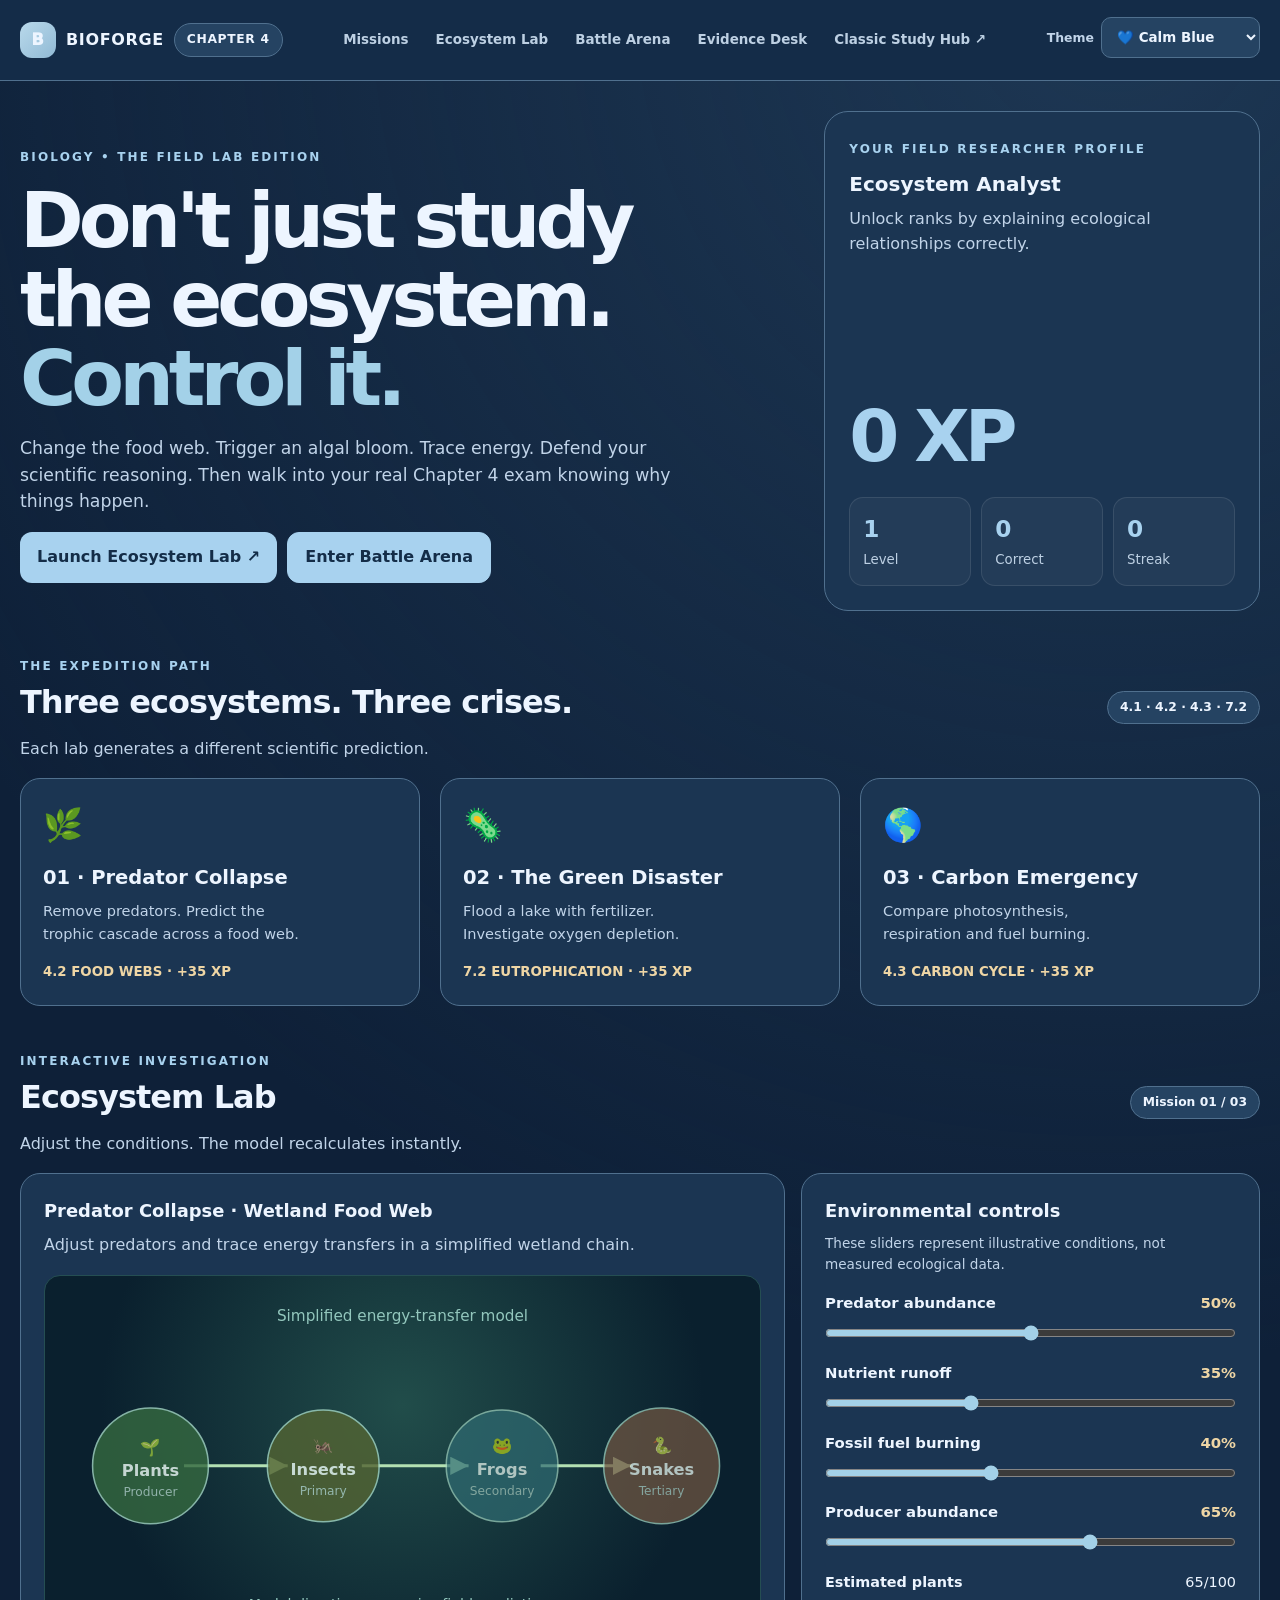
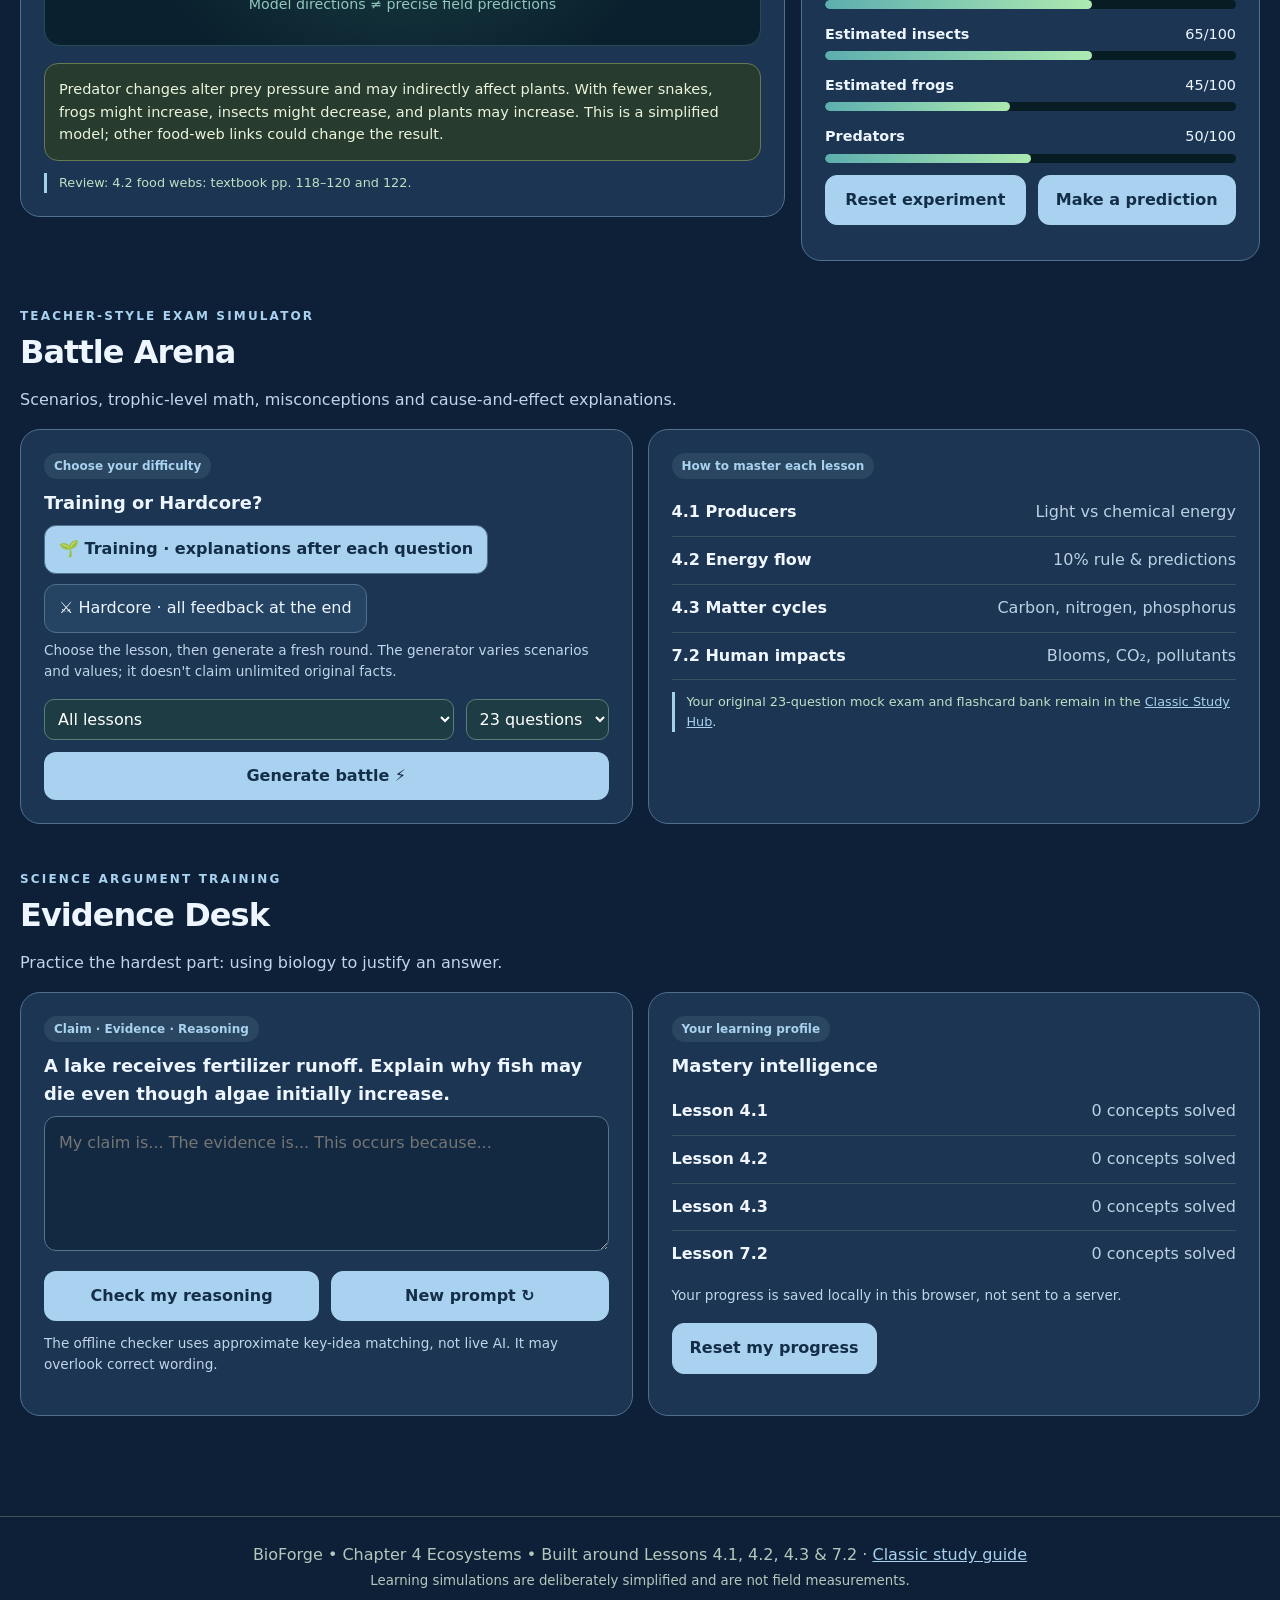
==== commit 601e40dc: "Use shared selectable color themes on bioforge.html" ====
--- a/bioforge.html
+++ b/bioforge.html
@@ -1,6 +1,6 @@
 <!DOCTYPE html>
 <html lang="en"><head><meta charset="utf-8"><meta name="viewport" content="width=device-width,initial-scale=1">
-<meta name="theme-color" content="#08141e"><title>BioForge — Chapter 4 Ecosystem Command Center</title>
+<meta name="theme-color" content="#0e2038"><title>BioForge — Chapter 4 Ecosystem Command Center</title>
 <style>
 :root{--bg:#07141c;--surface:#10242c;--surface2:#16313a;--stroke:#30505a;--ink:#edf8f1;--muted:#a4bdb8;--aqua:#82ead6;--gold:#f5cf7a;--coral:#ff9f88;--success:#9ce7a0}
 *{box-sizing:border-box}html{scroll-behavior:smooth}body{margin:0;background:radial-gradient(circle at 85% 0%,#1c4342 0,transparent 36%),radial-gradient(circle at 0% 50%,#20334b 0,transparent 42%),var(--bg);color:var(--ink);font:16px/1.55 system-ui,-apple-system,Segoe UI,sans-serif}a{color:var(--aqua)}button,select,input,textarea{font:inherit}button{cursor:pointer}button:focus-visible,select:focus-visible,input:focus-visible{outline:3px solid var(--gold);outline-offset:3px}header{position:sticky;top:0;z-index:20;background:#07151de9;backdrop-filter:blur(20px);border-bottom:1px solid #456166}header .bar{max-width:1280px;margin:auto;padding:13px 20px;display:flex;align-items:center;justify-content:space-between;gap:16px;flex-wrap:wrap}.brand{display:flex;align-items:center;gap:10px;text-decoration:none;color:var(--ink);font-weight:900;letter-spacing:.04em}.logo{display:grid;place-items:center;background:linear-gradient(130deg,#a1eecc,#6caca6);color:#042522;width:36px;height:36px;border-radius:12px;font-weight:1000}.pill{font-size:.77rem;border:1px solid #62817d;background:#133037;border-radius:50px;padding:6px 12px;color:var(--aqua);font-weight:750}.bar nav{display:flex;align-items:center;gap:7px;flex-wrap:wrap}.bar nav a{text-decoration:none;color:var(--muted);font-size:.84rem;font-weight:700;padding:7px 10px;border-radius:10px}.bar nav a:hover{background:#20383d;color:white}.container{max-width:1280px;margin:auto;padding:30px 20px 100px}.hero{display:grid;grid-template-columns:1.35fr .75fr;gap:20px;align-items:stretch}.eyebrow{font-size:.75rem;letter-spacing:.18em;text-transform:uppercase;color:var(--aqua);font-weight:900}h1{font-size:clamp(2.5rem,6vw,5.25rem);line-height:1.03;letter-spacing:-.065em;margin:14px 0 17px}h1 span{color:var(--aqua)}h2{font-size:clamp(1.45rem,2.9vw,2rem);letter-spacing:-.03em;margin:0 0 10px}h3{font-size:1.12rem;margin:0 0 8px}p{color:var(--muted);margin:7px 0 17px}.intro{max-width:680px;font-size:1.08rem}.hero-main{padding:37px 8px 28px 0}.hero-side{border-radius:24px;background:linear-gradient(145deg,#143b3a,#132638);border:1px solid #396a62;padding:24px;display:flex;flex-direction:column;justify-content:space-between;min-height:330px}.big-number{font-size:4.5rem;line-height:1;font-weight:900;color:var(--aqua);letter-spacing:-.07em}.stats{display:grid;grid-template-columns:repeat(3,1fr);gap:10px;margin-top:25px}.stat{background:#ffffff0a;border:1px solid #ffffff18;border-radius:14px;padding:13px}.stat b{display:block;font-size:1.45rem;color:var(--ink)}.stat small{color:var(--muted)}.actions{display:flex;gap:10px;flex-wrap:wrap}.btn{display:inline-flex;align-items:center;justify-content:center;gap:8px;border:0;border-radius:12px;background:var(--aqua);color:#07332f;font-weight:850;padding:12px 17px;text-decoration:none;min-height:43px}.btn:hover{filter:brightness(1.08)}.btn.ghost{background:#244047;color:var(--ink);border:1px solid #51736d}.btn.gold{background:var(--gold);color:#2e2512}.btn:disabled{opacity:.6;cursor:not-allowed}.card{background:linear-gradient(160deg,#122a31,#0f222c);border:1px solid #33525b;border-radius:20px;padding:23px}.section-title{display:flex;align-items:center;justify-content:space-between;gap:12px;margin:42px 0 16px}.section-title p{margin:0}.mission-grid{display:grid;grid-template-columns:repeat(3,minmax(0,1fr));gap:14px}.mission{position:relative;overflow:hidden;min-height:185px;text-align:left;color:var(--ink);background:linear-gradient(160deg,#173b3c,#122632);border:1px solid #437476;border-radius:20px;padding:22px;transition:transform .2s,border-color .2s}.mission:hover{transform:translateY(-3px);border-color:var(--aqua)}.mission .icon{font-size:2rem}.mission h3{margin:12px 0 4px;font-size:1.22rem}.mission p{font-size:.91rem;max-width:260px}.mission small{display:block;color:var(--gold);font-weight:800;margin-top:12px}.lab-layout{display:grid;grid-template-columns:1.25fr .75fr;gap:16px;align-items:start}.lab-visual{border-radius:16px;padding:12px;background:radial-gradient(circle at 50% 35%,#214d4a,#0a202e 70%);border:1px solid #254e52}.lab-visual svg{width:100%;height:auto;display:block}.diagram-node{transition:opacity .3s}.diagram-node circle{stroke:#a2d5c2;stroke-width:1.5}.diagram-node text{fill:#f0fff7;font-weight:800;font-size:16px;text-anchor:middle}.diagram-node .sub{fill:#b1d4c7;font-size:12px;font-weight:500}.arrow{fill:none;stroke:#b3e0b2;stroke-width:3;marker-end:url(#arrow)}.lab-control{margin:13px 0}.lab-control label{display:flex;justify-content:space-between;font-size:.93rem;font-weight:750}.lab-control output{color:var(--gold)}input[type=range]{width:100%;accent-color:var(--aqua);margin:10px 0 0}.meters{display:grid;gap:14px}.meter .top{display:flex;justify-content:space-between;font-size:.9rem;margin-bottom:6px}.track{height:9px;background:#071c23;border-radius:30px;overflow:hidden}.track>div{height:100%;border-radius:30px;background:linear-gradient(90deg,#53b7ad,#a4e8a6);width:50%;transition:width .3s}.insight{border:1px solid #667953;background:#273b2f;border-radius:14px;padding:14px;color:#eaf5dc;font-size:.91rem;margin-top:17px}.note{font-size:.82rem;color:var(--muted)}.reviewref{font-size:.8rem;color:#c4dfc5;border-left:3px solid var(--aqua);padding-left:12px;margin-top:12px}.quest-row{display:flex;gap:12px;flex-wrap:wrap;margin:12px 0}.quest-row button{flex:1;min-width:180px}.challenge{margin-top:14px;background:#071d26;border:1px solid #2d5762;border-radius:15px;padding:18px}.challenge button.choice{display:block;width:100%;text-align:left;margin:8px 0;padding:11px 14px;color:var(--ink);background:#16343d;border:1px solid #3d6970;border-radius:12px}.challenge button.choice.good{background:#174f3b;border-color:#91eab6}.challenge button.choice.bad{background:#63363a;border-color:#ff9f95}.challenge button.choice:disabled{cursor:default;opacity:.9}.feedback{margin:13px 0;background:#193b40;border:1px solid #5a8981;border-radius:13px;padding:13px}.progress-wrap{height:7px;border-radius:50px;background:#25424c;overflow:hidden;margin:12px 0}.progress-wrap div{height:100%;width:0;background:var(--aqua);transition:width .25s}.grid-2{display:grid;grid-template-columns:1fr 1fr;gap:15px}.quest-status{color:var(--gold);font-weight:750;font-size:.86rem}.mode-options{display:flex;gap:10px;flex-wrap:wrap}.mode-options button{padding:11px 14px;border:1px solid #59716c;border-radius:12px;background:#1c3940;color:var(--ink)}.mode-options button.active{background:var(--aqua);color:#10352a;font-weight:850}.info-row{display:flex;justify-content:space-between;gap:12px;border-bottom:1px solid #35545b;padding:11px 0}.info-row:last-child{border:0}.info-row b{color:var(--ink)}.info-row span{color:var(--muted)}.tag{display:inline-block;padding:4px 10px;border-radius:30px;background:#29433a;color:#b8ffd6;font-weight:750;font-size:.75rem;margin-bottom:10px}.title-gradient{background:linear-gradient(115deg,#eafce5,#7de5d3);background-clip:text;color:transparent}.hide{display:none!important}textarea{width:100%;background:#091c25;border:1px solid #446369;border-radius:12px;padding:14px;color:white;min-height:135px;resize:vertical}.small{font-size:.85rem}.score{font-size:3rem;font-weight:900;color:var(--aqua)}footer{border-top:1px solid #3b555a;padding:26px 20px;color:#b3c8bd;text-align:center}.card ul{padding-left:20px}.card li{margin:9px 0;color:var(--muted)}@media(max-width:860px){.hero,.lab-layout,.grid-2{grid-template-columns:1fr}.mission-grid{grid-template-columns:1fr 1fr}.hero-main{padding:20px 0 0}.hero-side{min-height:230px}.bar{justify-content:center}.bar nav{justify-content:center}}@media(max-width:560px){.mission-grid{grid-template-columns:1fr}.container{padding:16px 14px 80px}.hero-side{padding:17px}.card{padding:16px}.stats{gap:6px}.stat{padding:10px}.stat b{font-size:1.1rem}.section-title{align-items:flex-start;flex-direction:column}.big-number{font-size:3.6rem}}
@@ -25,7 +25,7 @@
 .mode-options button{background:#29445e;border-color:#526c86}
 .mode-options button.active{background:#a7d3e8;color:#17344e}
 
-</style><link rel="stylesheet" href="responsive.css?v=3"></head><body>
+</style><link rel="stylesheet" href="responsive.css?v=3"><link rel="stylesheet" href="theme.css?v=1"></head><body>
 <header><div class="bar"><a class="brand" href="chapter4.html"><span class="logo">B</span> BIOFORGE <span class="pill">CHAPTER 4</span></a><nav><a href="#missions">Missions</a><a href="#lab">Ecosystem Lab</a><a href="#arena">Battle Arena</a><a href="#evidence">Evidence Desk</a><a href="chapter4.html">Classic Study Hub ↗</a></nav></div></header>
 <main class="container">
 <div class="hero"><div class="hero-main"><div class="eyebrow">Biology • The field lab edition</div><h1>Don't just study<br>the ecosystem.<br><span>Control it.</span></h1><p class="intro">Change the food web. Trigger an algal bloom. Trace energy. Defend your scientific reasoning. Then walk into your real Chapter 4 exam knowing why things happen.</p><div class="actions"><a class="btn" href="#lab">Launch Ecosystem Lab ↗</a><a class="btn ghost" href="#arena">Enter Battle Arena</a></div></div>
@@ -141,4 +141,4 @@
 el('resetStats').onclick=()=>{if(confirm('Reset XP, streak and mastery for BioForge?')){state={xp:0,correct:0,streak:0,topics:{}};save()}};
 selectMission(0);updateHeader();
 })();
-</script><script src="responsive.js?v=3" defer></script></body></html>+</script><script src="responsive.js?v=3" defer></script><script src="theme.js?v=1" defer></script></body></html>
--- a/theme.css
+++ b/theme.css
@@ -0,0 +1,45 @@
+/* Biology Study Vault — shared selectable palettes, version 1 */
+:root,:root[data-study-theme="blue"]{--t-bg:#0e2038;--t-header:#142c48;--t-card:#1b3552;--t-card2:#254362;--t-border:#50708e;--t-text:#edf5ff;--t-muted:#c1d4e9;--t-accent:#a8d2ef;--t-accent-text:#142d48;--t-focus:#f1d6a8;--t-soft:#d5eafa;--t-shadow:#07152955;color-scheme:dark}
+:root[data-study-theme="midnight"]{--t-bg:#101626;--t-header:#1a2135;--t-card:#242e46;--t-card2:#313f5d;--t-border:#566783;--t-text:#f2f5ff;--t-muted:#cad2e7;--t-accent:#b5c8fc;--t-accent-text:#17213c;--t-focus:#f1d7a3;--t-soft:#e5eafa;--t-shadow:#070c2055;color-scheme:dark}
+:root[data-study-theme="lavender"]{--t-bg:#211d3b;--t-header:#2c2850;--t-card:#35315b;--t-card2:#47406d;--t-border:#776b9f;--t-text:#f8f4ff;--t-muted:#ded2f1;--t-accent:#d7bcfa;--t-accent-text:#30244b;--t-focus:#f4dca8;--t-soft:#f0e4ff;--t-shadow:#100c2655;color-scheme:dark}
+:root[data-study-theme="forest"]{--t-bg:#102822;--t-header:#173b32;--t-card:#21493e;--t-card2:#2a594b;--t-border:#608b79;--t-text:#eefbf4;--t-muted:#c8e2d5;--t-accent:#a5dfcb;--t-accent-text:#173b32;--t-focus:#f6dcaa;--t-soft:#d9f5e9;--t-shadow:#081c1455;color-scheme:dark}
+:root[data-study-theme="light"]{--t-bg:#eaf2fb;--t-header:#f5f9ff;--t-card:#ffffff;--t-card2:#e2eefb;--t-border:#b8d0e5;--t-text:#1e3854;--t-muted:#4c6580;--t-accent:#286c99;--t-accent-text:#ffffff;--t-focus:#936530;--t-soft:#285b84;--t-shadow:#9cb4cb44;color-scheme:light}
+html{background:var(--t-bg)}
+body,body.light{background:var(--t-bg)!important;color:var(--t-text)!important}
+body:has(#chapters),body:has(#missions){background:radial-gradient(circle at 87% 0%,color-mix(in srgb,var(--t-card2) 65%,transparent),transparent 40%),var(--t-bg)!important}
+header,body.light header{background:var(--t-header)!important;border-color:var(--t-border)!important;color:var(--t-text)!important}
+header p,p,body.light p{color:var(--t-muted)}
+h1,h2,h3,h4,strong,b,.logo,.brand,body.light h1,body.light h2{color:var(--t-text)}
+a{color:var(--t-accent)}
+:where(.tag,.eyebrow,.step,.daytag,.stat,.score,.big-number){color:var(--t-accent)!important}
+:where(.card,.panel,.chapter-card,.toolbox,.mode,.hero-side,.mission,.lab-panel,.challenge,.tutor-side,.tutor-main,.focus-banner,.learning-path,.selected-route),body.light :where(.card,.panel,.chapter-card,.toolbox,.mode,.hero-side,.mission,.focus-banner,.learning-path,.selected-route){background:var(--t-card)!important;color:var(--t-text)!important;border-color:var(--t-border)!important}
+:where(.mode:hover,.mode[aria-pressed=true],.chapter-card.selected,.mission.active){background:var(--t-card2)!important;border-color:var(--t-accent)!important}
+:where(.card p,.panel p,.chapter-card p,.toolbox p,.mode small,.mission p,.intro,.section-explain,.hint,.mutedline),body.light :where(.card p,.panel p,.chapter-card p,.toolbox p,.mode small,.hint){color:var(--t-muted)!important}
+:where(.btn,.minibtn.primary,.chapter-card button:not(:disabled),.nav button.active,.mode-options button.active,.quick-strip a:not(.secondary)),body.light :where(.btn,.chapter-card button:not(:disabled)){background:var(--t-accent)!important;color:var(--t-accent-text)!important;border-color:var(--t-accent)!important}
+:where(.nav button,.pill,.minibtn,.toolinput,.mode-options button,.choice,.tutor-modes button,.tutor-topiclist button,.searchresults a,.links a,.path-items a,.quick-strip a.secondary),body.light :where(.nav button,.minibtn,.toolinput,.path-items a){background:var(--t-card2)!important;border-color:var(--t-border)!important;color:var(--t-text)!important}
+:where(.nav button.active,.mode-options button.active,.tutor-modes button.active){background:var(--t-accent)!important;color:var(--t-accent-text)!important}
+:where(.choice.good,.challenge button.choice.good){background:#285746!important;color:#e8fff6!important}
+:where(.choice.bad,.challenge button.choice.bad){background:#633943!important;color:#fff0f0!important}
+:where(.flash,.tutor-bubble.bot,.tutor-bubble.user,.highlight,.feedback,.tutor-instructions,.toolbox .big,.study,.badge),body.light :where(.flash,.highlight,.badge){background:var(--t-card2)!important;border-color:var(--t-border)!important;color:var(--t-text)!important}
+:where(.tutor-bubble small,.mode-category p,.path-items a small){color:var(--t-muted)!important}
+:where(.vault-dock,.vault-screen-actions,.vault-dock a,.vault-screen-actions button,.vault-screen-actions a,.vault-view-chooser,.vault-to-top){background:var(--t-header)!important;color:var(--t-text)!important;border-color:var(--t-border)!important}
+.vault-dock a[aria-current="page"]{background:var(--t-card2)!important;color:var(--t-accent)!important}
+:where(.vault-dock a span,.vault-dock a){color:inherit}
+:where(.vault-to-top,.study-theme-trigger):focus-visible{outline:3px solid var(--t-focus)!important;outline-offset:3px}
+body:has(#nav) header .inside>a:first-child{color:var(--t-accent)!important}
+body:has(#nav) header .inside>div[style*="linear-gradient"]{background:var(--t-card)!important;border-color:var(--t-border)!important}
+body:has(#nav) header .inside>div[style*="linear-gradient"]>div:first-child{color:var(--t-accent)!important}
+body:has(#nav) header a[href="bioforge.html"][style]{background:var(--t-accent)!important;color:var(--t-accent-text)!important}
+:where(.study h3,.focus-heading strong,.focus-title h3,.path-items a strong){color:var(--t-text)!important}
+:where(.focus-inner .big,.toolbox .big,.hero-side b,.logo-mark){color:var(--t-accent)!important}
+:where(.focus-heading span,.focus-inner #vault-timer-note){color:var(--t-muted)!important}
+body.light{--bg:var(--t-bg);--panel:var(--t-card);--panel2:var(--t-card2);--text:var(--t-text);--muted:var(--t-muted);--accent:var(--t-accent)}
+/* Theme picker — fixed only as a small control in the page header, never covers study content. */
+.study-theme-wrap{display:inline-flex;align-items:center;gap:7px;position:relative;z-index:70;max-width:100%}
+.study-theme-wrap label{font-size:.78rem;font-weight:800;color:var(--t-muted);white-space:nowrap}
+.study-theme-select{background:var(--t-card2)!important;color:var(--t-text)!important;border:1px solid var(--t-border)!important;border-radius:10px;padding:9px 28px 9px 11px;max-width:160px;font:600 .84rem/1.3 system-ui,sans-serif;min-height:41px}
+.study-theme-wrap select:focus-visible{outline:3px solid var(--t-focus);outline-offset:2px}
+header .study-theme-wrap{margin:4px 0 9px}
+:root[data-study-theme="light"] body:has(#nav) header .inside>div[style*="linear-gradient"]{background:#e6f1fb!important}
+:root[data-study-theme="light"] :where(.flash,.tutor-bubble.bot,.tutor-bubble.user,.highlight,.feedback,.tutor-instructions){color:var(--t-text)!important}
+@media(max-width:610px){.study-theme-wrap label{font-size:.75rem}.study-theme-select{max-width:145px;font-size:.78rem}.study-theme-wrap{margin-top:8px}}
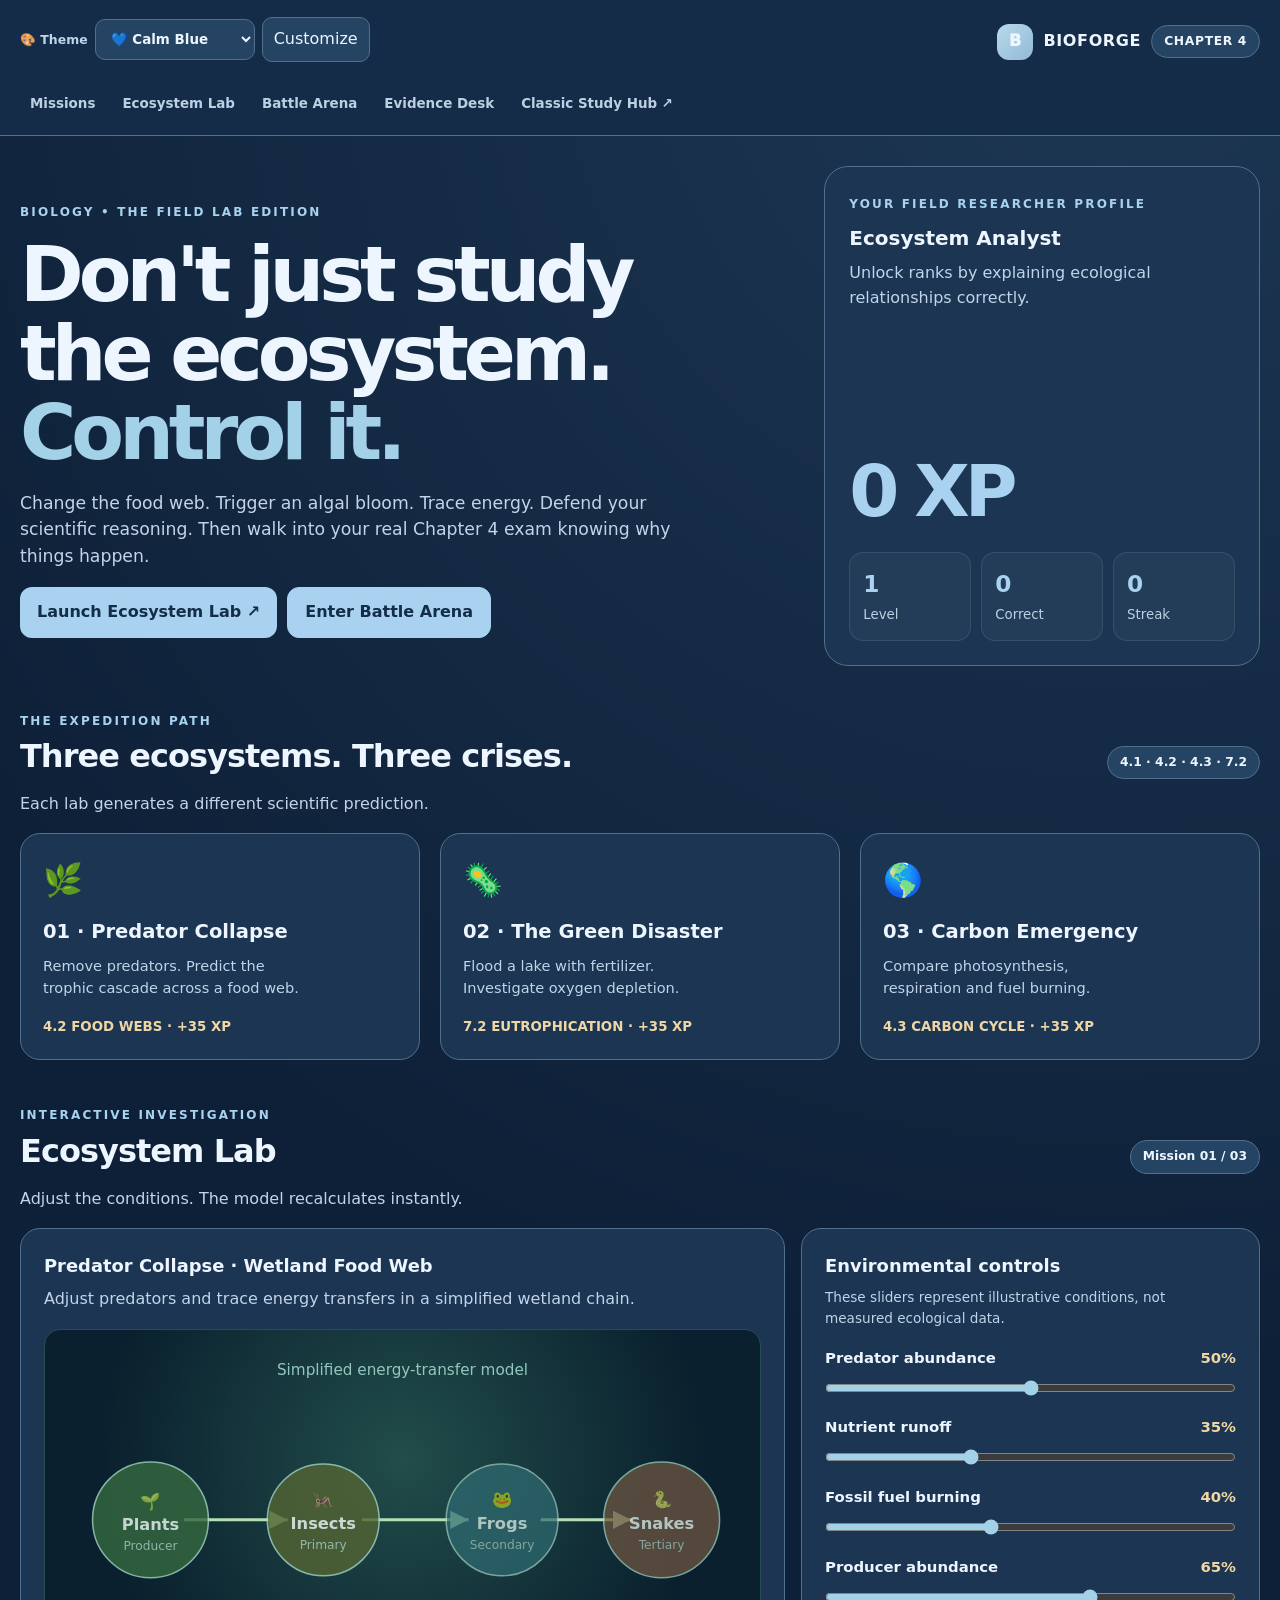
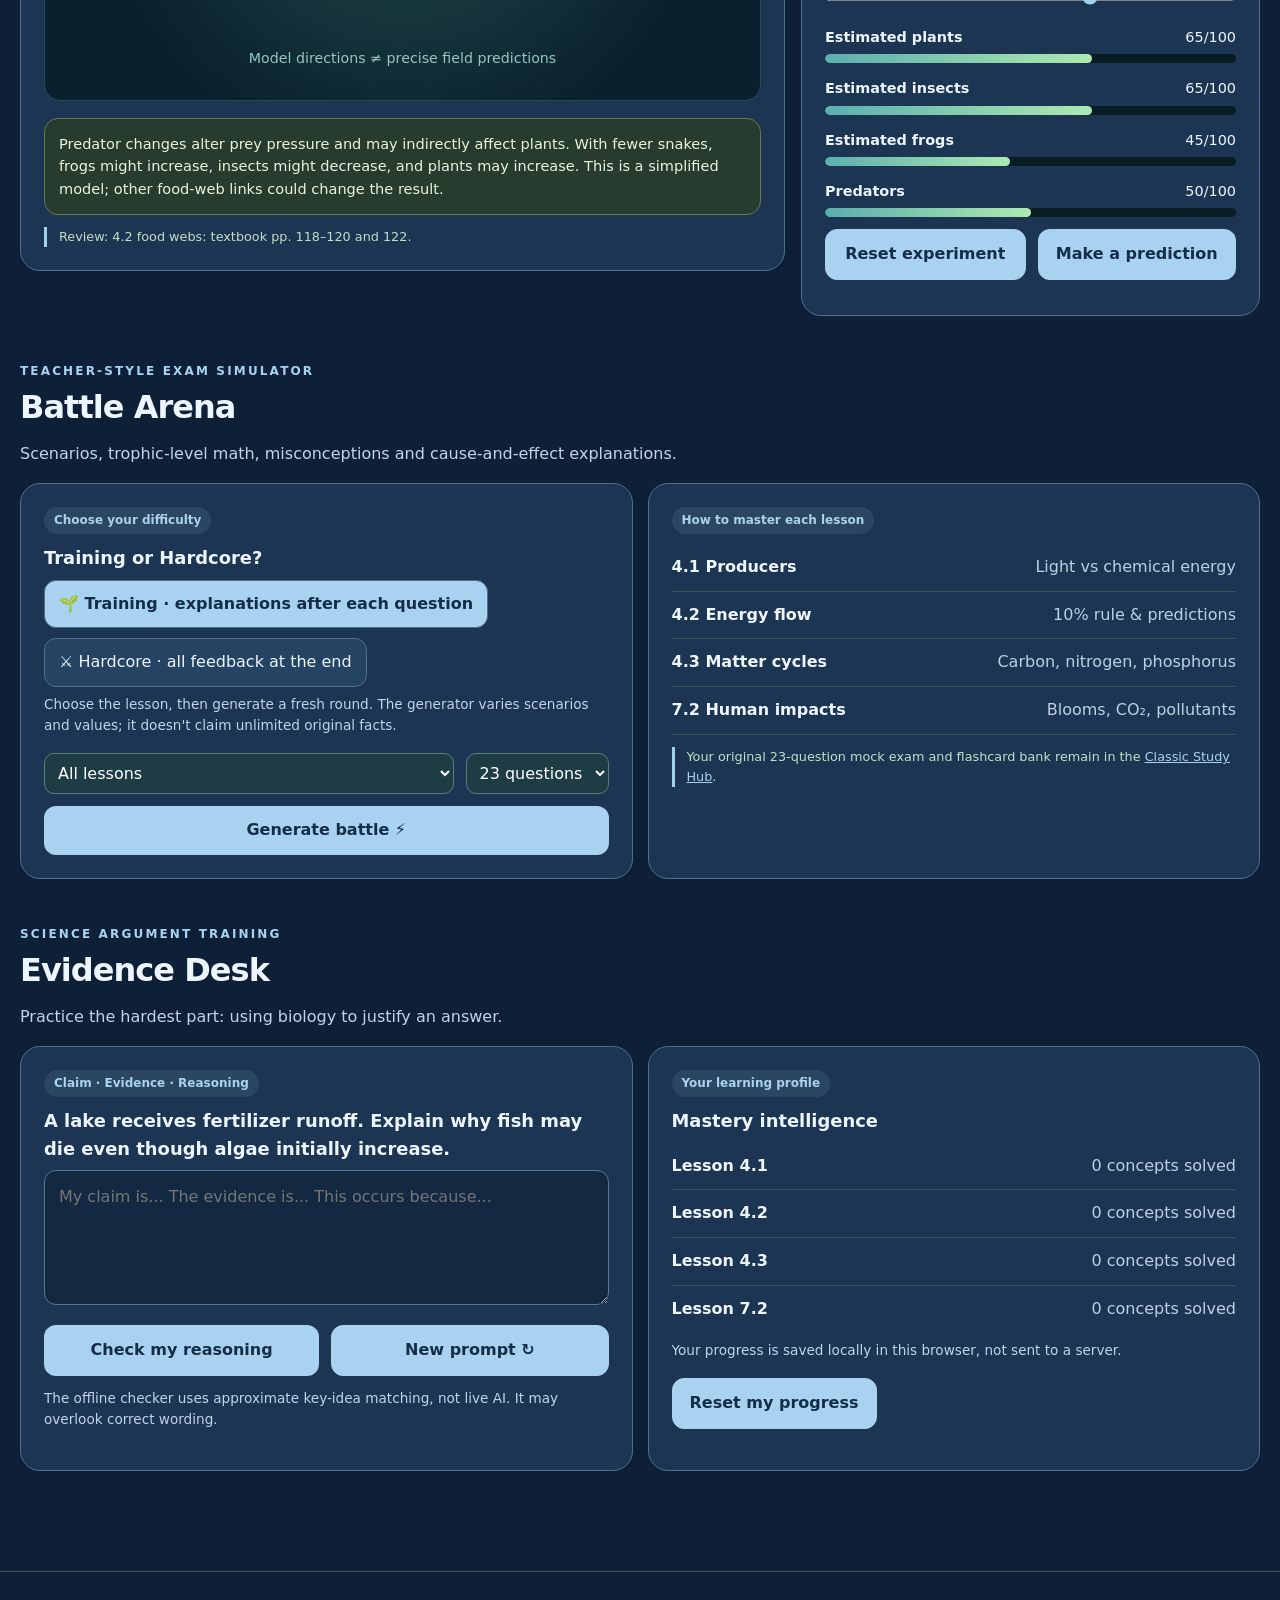
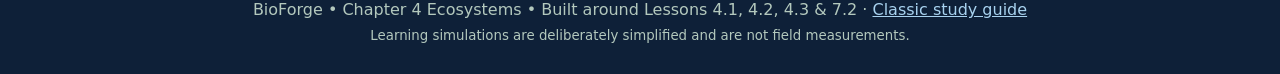
==== commit f13742e8: "Load vibrant color themes, custom picker and navigation guide" ====
--- a/bioforge.html
+++ b/bioforge.html
@@ -25,7 +25,7 @@
 .mode-options button{background:#29445e;border-color:#526c86}
 .mode-options button.active{background:#a7d3e8;color:#17344e}
 
-</style><link rel="stylesheet" href="responsive.css?v=3"><link rel="stylesheet" href="theme.css?v=1"></head><body>
+</style><link rel="stylesheet" href="responsive.css?v=3"><link rel="stylesheet" href="theme.css?v=3"></head><body>
 <header><div class="bar"><a class="brand" href="chapter4.html"><span class="logo">B</span> BIOFORGE <span class="pill">CHAPTER 4</span></a><nav><a href="#missions">Missions</a><a href="#lab">Ecosystem Lab</a><a href="#arena">Battle Arena</a><a href="#evidence">Evidence Desk</a><a href="chapter4.html">Classic Study Hub ↗</a></nav></div></header>
 <main class="container">
 <div class="hero"><div class="hero-main"><div class="eyebrow">Biology • The field lab edition</div><h1>Don't just study<br>the ecosystem.<br><span>Control it.</span></h1><p class="intro">Change the food web. Trigger an algal bloom. Trace energy. Defend your scientific reasoning. Then walk into your real Chapter 4 exam knowing why things happen.</p><div class="actions"><a class="btn" href="#lab">Launch Ecosystem Lab ↗</a><a class="btn ghost" href="#arena">Enter Battle Arena</a></div></div>
@@ -141,4 +141,4 @@
 el('resetStats').onclick=()=>{if(confirm('Reset XP, streak and mastery for BioForge?')){state={xp:0,correct:0,streak:0,topics:{}};save()}};
 selectMission(0);updateHeader();
 })();
-</script><script src="responsive.js?v=3" defer></script><script src="theme.js?v=1" defer></script></body></html>+</script><script src="responsive.js?v=3" defer></script><script src="theme.js?v=3" defer></script></body></html>
--- a/theme.css
+++ b/theme.css
@@ -43,3 +43,63 @@
 :root[data-study-theme="light"] body:has(#nav) header .inside>div[style*="linear-gradient"]{background:#e6f1fb!important}
 :root[data-study-theme="light"] :where(.flash,.tutor-bubble.bot,.tutor-bubble.user,.highlight,.feedback,.tutor-instructions){color:var(--t-text)!important}
 @media(max-width:610px){.study-theme-wrap label{font-size:.75rem}.study-theme-select{max-width:145px;font-size:.78rem}.study-theme-wrap{margin-top:8px}}
+
+:root[data-study-theme="ocean"]{--t-bg:#09283a;--t-header:#103e52;--t-card:#184b60;--t-card2:#235d72;--t-border:#55899a;--t-text:#eefaff;--t-muted:#c5e1e9;--t-accent:#9edfe9;--t-accent-text:#143746;--t-focus:#b57a3d;color-scheme:dark}
+:root[data-study-theme="rose"]{--t-bg:#32202b;--t-header:#422c3a;--t-card:#4c3545;--t-card2:#624558;--t-border:#907384;--t-text:#fff5f9;--t-muted:#ebd2e0;--t-accent:#f2c2d5;--t-accent-text:#3a2333;--t-focus:#b57a3d;color-scheme:dark}
+:root[data-study-theme="sunset"]{--t-bg:#34242c;--t-header:#472f35;--t-card:#513944;--t-card2:#694953;--t-border:#95777a;--t-text:#fff7f2;--t-muted:#edd8d4;--t-accent:#f3c5a6;--t-accent-text:#39272d;--t-focus:#b57a3d;color-scheme:dark}
+:root[data-study-theme="amber"]{--t-bg:#29251b;--t-header:#393222;--t-card:#463d2a;--t-card2:#594c34;--t-border:#877658;--t-text:#fff9ed;--t-muted:#e5d9bd;--t-accent:#f0d39d;--t-accent-text:#342b1b;--t-focus:#b57a3d;color-scheme:dark}
+:root[data-study-theme="mint"]{--t-bg:#142c2c;--t-header:#1d3c3d;--t-card:#28494a;--t-card2:#356062;--t-border:#648f8b;--t-text:#f1fffc;--t-muted:#cee8e1;--t-accent:#b0e9dc;--t-accent-text:#173e3a;--t-focus:#b57a3d;color-scheme:dark}
+:root[data-study-theme="berry"]{--t-bg:#251b34;--t-header:#342544;--t-card:#433253;--t-card2:#564069;--t-border:#806794;--t-text:#faf4ff;--t-muted:#ded1eb;--t-accent:#d8b9ee;--t-accent-text:#30213f;--t-focus:#b57a3d;color-scheme:dark}
+:root[data-study-theme="slate"]{--t-bg:#1b2532;--t-header:#253443;--t-card:#324456;--t-card2:#40556b;--t-border:#72869b;--t-text:#f0f6fc;--t-muted:#c8d6e4;--t-accent:#c4daed;--t-accent-text:#26384b;--t-focus:#b57a3d;color-scheme:dark}
+:root[data-study-theme="beach"]{--t-bg:#f6e9ca;--t-header:#047aa5;--t-card:#fffaf0;--t-card2:#d8f1fa;--t-border:#78b9d0;--t-text:#173a52;--t-muted:#3a6173;--t-accent:#d45e17;--t-accent-text:#ffffff;--t-focus:#b57a3d;color-scheme:light}
+:root[data-study-theme="tropical"]{--t-bg:#e9f7ef;--t-header:#007a7b;--t-card:#ffffff;--t-card2:#d4f2e9;--t-border:#72bcae;--t-text:#164e50;--t-muted:#426b6a;--t-accent:#c93d51;--t-accent-text:#ffffff;--t-focus:#b57a3d;color-scheme:light}
+:root[data-study-theme="sunshine"]{--t-bg:#fff5c6;--t-header:#1769ab;--t-card:#fffdf1;--t-card2:#d8ecfa;--t-border:#90bbdc;--t-text:#153c60;--t-muted:#476784;--t-accent:#b65b00;--t-accent-text:#ffffff;--t-focus:#b57a3d;color-scheme:light}
+:root[data-study-theme="candy"]{--t-bg:#fff0f5;--t-header:#cf5a95;--t-card:#ffffff;--t-card2:#dff8ed;--t-border:#cbaac1;--t-text:#4d3150;--t-muted:#785b72;--t-accent:#a1387e;--t-accent-text:#ffffff;--t-focus:#b57a3d;color-scheme:light}
+:root[data-study-theme="lagoon"]{--t-bg:#e9f7fc;--t-header:#137c89;--t-card:#ffffff;--t-card2:#fce5d1;--t-border:#98bec7;--t-text:#174450;--t-muted:#486b70;--t-accent:#c65c2f;--t-accent-text:#ffffff;--t-focus:#b57a3d;color-scheme:light}
+:root[data-study-theme="festival"]{--t-bg:#241d39;--t-header:#4a2a76;--t-card:#352750;--t-card2:#453361;--t-border:#8868a3;--t-text:#faf5ff;--t-muted:#e5d5f0;--t-accent:#d0ed72;--t-accent-text:#26330c;--t-focus:#b57a3d;color-scheme:dark}
+:root[data-study-theme="custom"]{color-scheme:dark}
+.study-theme-wrap{flex-wrap:wrap;z-index:120!important}
+.study-theme-wrap button,.study-theme-wrap input{font:inherit}
+.theme-more{background:var(--t-card2);border:1px solid var(--t-border);color:var(--t-text);border-radius:10px;padding:9px 11px;min-height:41px;cursor:pointer}
+.theme-panel{position:absolute;right:0;top:calc(100% + 7px);width:min(92vw,410px);max-height:min(72vh,650px);overflow:auto;background:var(--t-card);border:1px solid var(--t-border);border-radius:17px;box-shadow:0 15px 50px #0006;padding:16px;z-index:120;color:var(--t-text)}
+.theme-panel[hidden],.custom-color-controls[hidden]{display:none!important}
+.theme-panel strong{font-size:1.02rem}.theme-panel p{font-size:.8rem;color:var(--t-muted);margin:7px 0 12px}
+.theme-swatch-grid{display:grid;grid-template-columns:repeat(2,minmax(0,1fr));gap:8px}
+.theme-swatch{padding:10px 8px;background:var(--t-card2);color:var(--t-text);border:1px solid var(--t-border);border-radius:11px;min-height:55px;cursor:pointer;display:flex;align-items:center;gap:8px;text-align:left;font-size:.82rem}
+.theme-swatch:focus-visible{outline:3px solid var(--t-focus)}
+.theme-swatch-dots{display:flex;gap:2px;flex-shrink:0}
+.theme-swatch-dots i{display:block;width:11px;height:22px;border-radius:4px}
+.theme-swatch-dots i:first-child{background:#5e94b4}.theme-swatch-dots i:nth-child(2){background:#e0e8f1}.theme-swatch-dots i:nth-child(3){background:#e8a66e}
+.theme-swatch[data-theme="beach"] .theme-swatch-dots i:first-child{background:#047aa5}
+.theme-swatch[data-theme="beach"] .theme-swatch-dots i:nth-child(2){background:#f6e9ca}
+.theme-swatch[data-theme="beach"] .theme-swatch-dots i:nth-child(3){background:#e97629}
+.theme-swatch[data-theme="tropical"] .theme-swatch-dots i:first-child{background:#007a7b}
+.theme-swatch[data-theme="tropical"] .theme-swatch-dots i:nth-child(2){background:#e9f7ef}
+.theme-swatch[data-theme="tropical"] .theme-swatch-dots i:nth-child(3){background:#d95660}
+.theme-swatch[data-theme="sunshine"] .theme-swatch-dots i:first-child{background:#1769ab}
+.theme-swatch[data-theme="sunshine"] .theme-swatch-dots i:nth-child(2){background:#fff5c6}
+.theme-swatch[data-theme="sunshine"] .theme-swatch-dots i:nth-child(3){background:#e79222}
+.theme-swatch[data-theme="candy"] .theme-swatch-dots i:first-child{background:#cf5a95}
+.theme-swatch[data-theme="candy"] .theme-swatch-dots i:nth-child(2){background:#dff8ed}
+.theme-swatch[data-theme="candy"] .theme-swatch-dots i:nth-child(3){background:#9d70df}
+.theme-swatch[data-theme="lagoon"] .theme-swatch-dots i:first-child{background:#137c89}
+.theme-swatch[data-theme="lagoon"] .theme-swatch-dots i:nth-child(2){background:#fce5d1}
+.theme-swatch[data-theme="lagoon"] .theme-swatch-dots i:nth-child(3){background:#c65c2f}
+.theme-swatch[data-theme="festival"] .theme-swatch-dots i:first-child{background:#4a2a76}
+.theme-swatch[data-theme="festival"] .theme-swatch-dots i:nth-child(2){background:#d0ed72}
+.theme-swatch[data-theme="festival"] .theme-swatch-dots i:nth-child(3){background:#dc72b7}
+.custom-color-controls:not([hidden]){display:grid;gap:8px;margin-top:14px;padding-top:12px;border-top:1px solid var(--t-border)}
+.custom-color-controls label{color:var(--t-text)}
+.custom-color-controls input[type=color]{height:48px;width:100%;background:transparent;border:0;cursor:pointer}
+.custom-color-controls input[type=range]{width:100%;accent-color:var(--t-accent)}
+.custom-color-controls select{background:var(--t-card2);color:var(--t-text);border:1px solid var(--t-border);padding:9px;border-radius:8px}
+.where-guide{padding:20px;background:var(--t-card);border:1px solid var(--t-border);border-radius:18px;margin:22px 0}
+.where-guide-head{display:flex;align-items:start;justify-content:space-between;gap:12px}
+.where-guide h2{margin:5px 0}.where-guide p{margin:5px 0 12px}
+.where-guide-toggle{padding:9px 12px;background:var(--t-card2);border:1px solid var(--t-border);color:var(--t-text);border-radius:10px;white-space:nowrap;cursor:pointer}
+.where-guide-grid{display:grid;grid-template-columns:repeat(3,minmax(0,1fr));gap:10px}
+.where-guide-grid[hidden]{display:none!important}
+.where-guide-grid a{display:flex;flex-direction:column;gap:7px;background:var(--t-card2);border:1px solid var(--t-border);border-radius:12px;padding:14px;text-decoration:none;color:var(--t-text);min-width:0}
+.where-guide-grid strong{font-size:.95rem;color:var(--t-text)}.where-guide-grid small{font-size:.8rem;color:var(--t-muted)}.where-guide-grid em{font-size:.76rem;color:var(--t-accent);font-style:normal;font-weight:750;margin-top:auto}
+:root[data-study-theme="beach"] .where-guide-grid em,:root[data-study-theme="sunshine"] .where-guide-grid em,:root[data-study-theme="candy"] .where-guide-grid em,:root[data-study-theme="lagoon"] .where-guide-grid em{color:var(--t-text)}
+@media(max-width:730px){.theme-panel{right:auto;left:0;width:min(91vw,410px)}.where-guide{padding:13px}.where-guide-grid{grid-template-columns:1fr}.where-guide-head{align-items:start}.where-guide-toggle{font-size:.78rem;min-height:43px}.theme-swatch-grid{grid-template-columns:repeat(2,minmax(0,1fr))}}
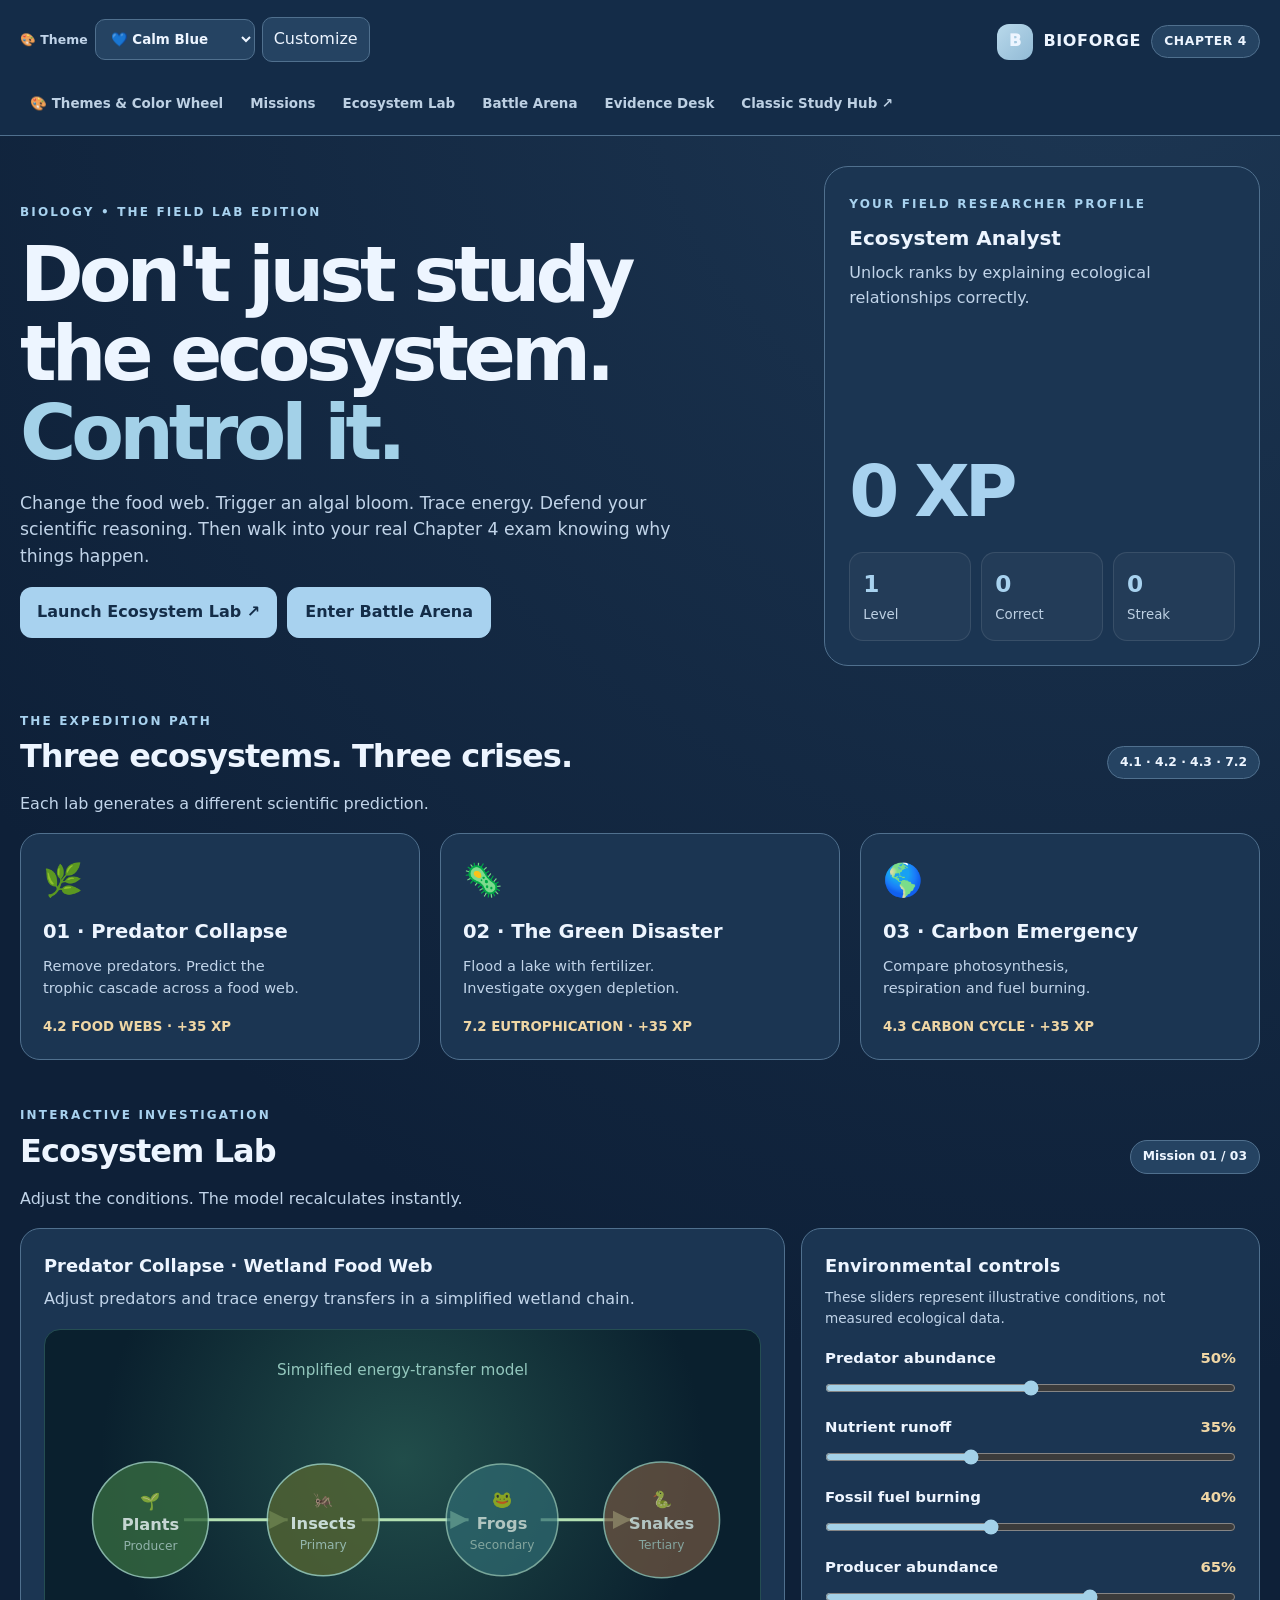
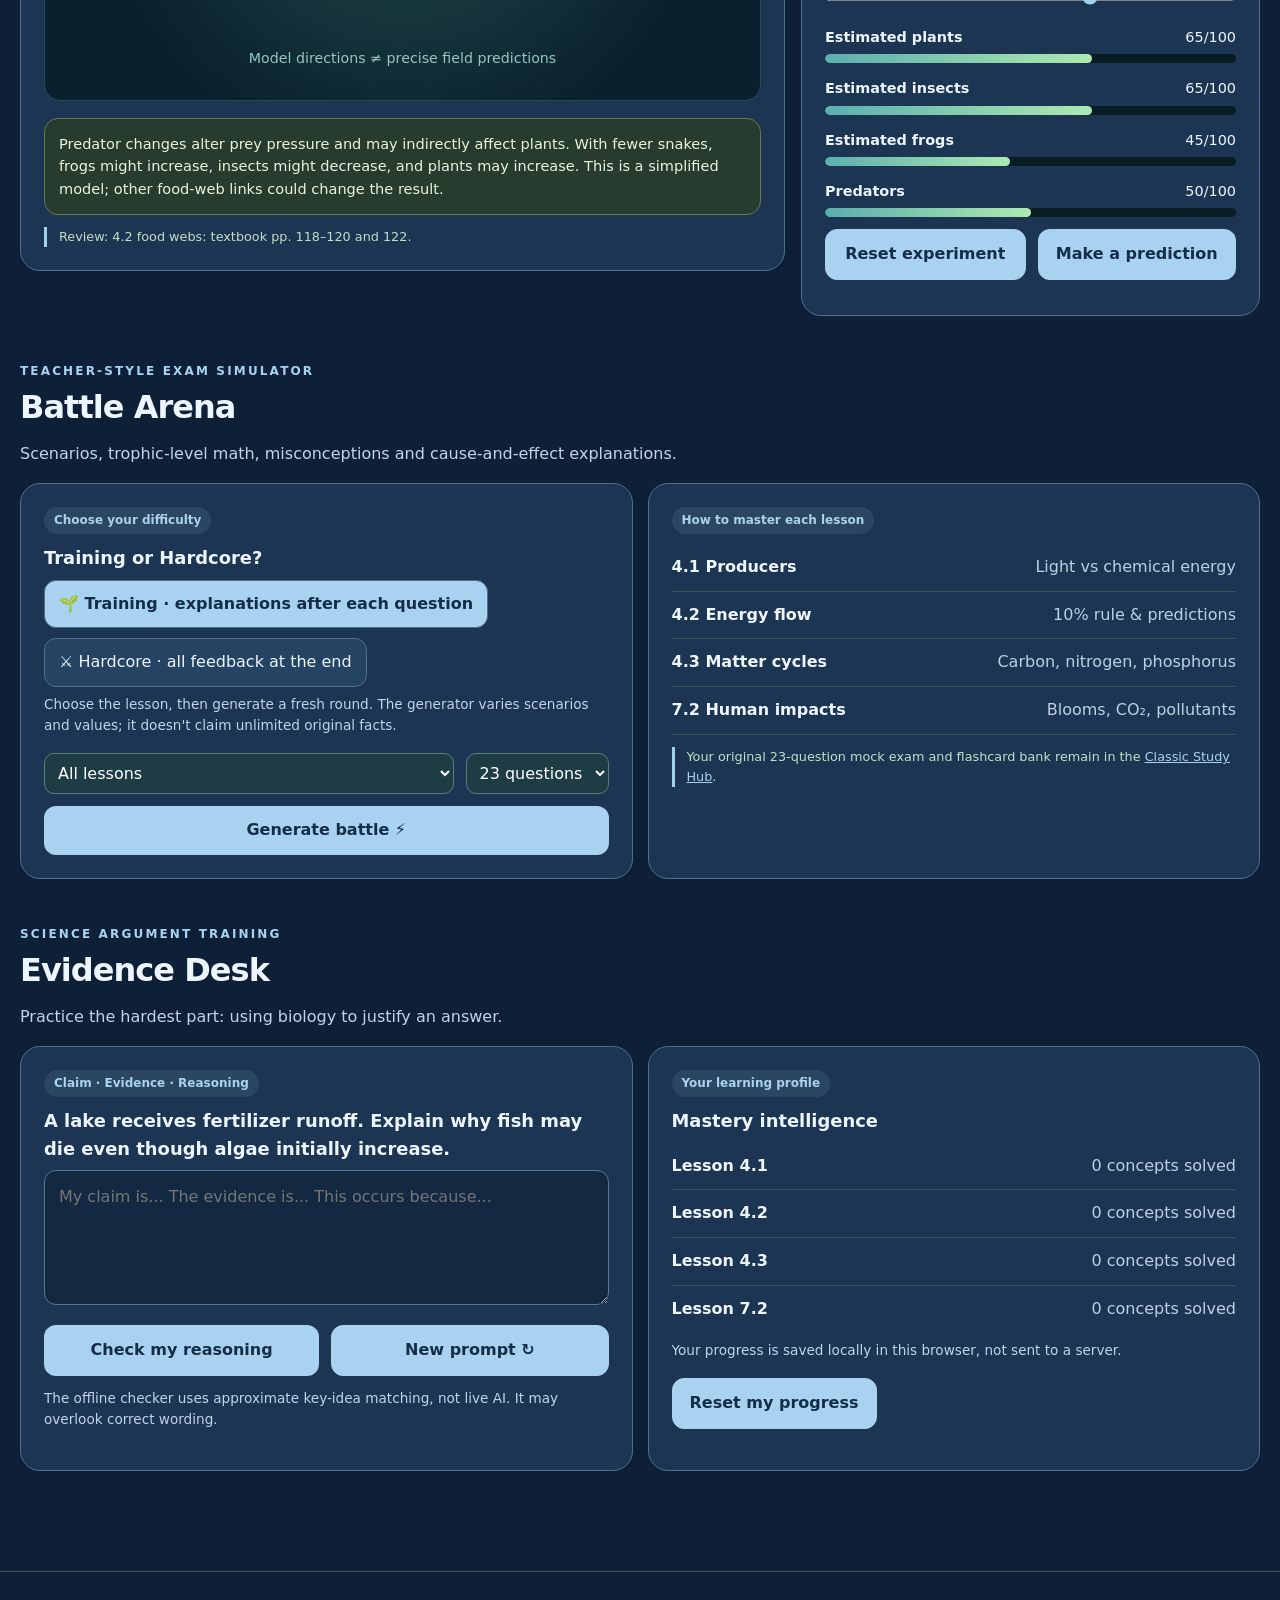
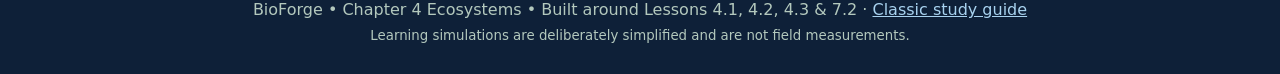
==== commit 84fd314f: "Expose permanent Themes & Color Wheel link and reload newest theme controls" ====
--- a/bioforge.html
+++ b/bioforge.html
@@ -25,8 +25,8 @@
 .mode-options button{background:#29445e;border-color:#526c86}
 .mode-options button.active{background:#a7d3e8;color:#17344e}
 
-</style><link rel="stylesheet" href="responsive.css?v=3"><link rel="stylesheet" href="theme.css?v=3"></head><body>
-<header><div class="bar"><a class="brand" href="chapter4.html"><span class="logo">B</span> BIOFORGE <span class="pill">CHAPTER 4</span></a><nav><a href="#missions">Missions</a><a href="#lab">Ecosystem Lab</a><a href="#arena">Battle Arena</a><a href="#evidence">Evidence Desk</a><a href="chapter4.html">Classic Study Hub ↗</a></nav></div></header>
+</style><link rel="stylesheet" href="responsive.css?v=3"><link rel="stylesheet" href="theme.css?v=5"></head><body>
+<header><div class="bar"><a class="brand" href="chapter4.html"><span class="logo">B</span> BIOFORGE <span class="pill">CHAPTER 4</span></a><nav><a href="themes.html">🎨 Themes & Color Wheel</a><a href="#missions">Missions</a><a href="#lab">Ecosystem Lab</a><a href="#arena">Battle Arena</a><a href="#evidence">Evidence Desk</a><a href="chapter4.html">Classic Study Hub ↗</a></nav></div></header>
 <main class="container">
 <div class="hero"><div class="hero-main"><div class="eyebrow">Biology • The field lab edition</div><h1>Don't just study<br>the ecosystem.<br><span>Control it.</span></h1><p class="intro">Change the food web. Trigger an algal bloom. Trace energy. Defend your scientific reasoning. Then walk into your real Chapter 4 exam knowing why things happen.</p><div class="actions"><a class="btn" href="#lab">Launch Ecosystem Lab ↗</a><a class="btn ghost" href="#arena">Enter Battle Arena</a></div></div>
 <aside class="hero-side"><div><span class="eyebrow">Your field researcher profile</span><div style="font-size:1.25rem;font-weight:850;margin-top:8px">Ecosystem Analyst</div><p>Unlock ranks by explaining ecological relationships correctly.</p></div><div><div class="big-number" id="xp">0 XP</div><div class="stats"><div class="stat"><b id="rank">1</b><small>Level</small></div><div class="stat"><b id="wins">0</b><small>Correct</small></div><div class="stat"><b id="streak">0</b><small>Streak</small></div></div></div></aside></div>
@@ -141,4 +141,4 @@
 el('resetStats').onclick=()=>{if(confirm('Reset XP, streak and mastery for BioForge?')){state={xp:0,correct:0,streak:0,topics:{}};save()}};
 selectMission(0);updateHeader();
 })();
-</script><script src="responsive.js?v=3" defer></script><script src="theme.js?v=3" defer></script></body></html>+</script><script src="responsive.js?v=3" defer></script><script src="theme.js?v=5" defer></script></body></html>
